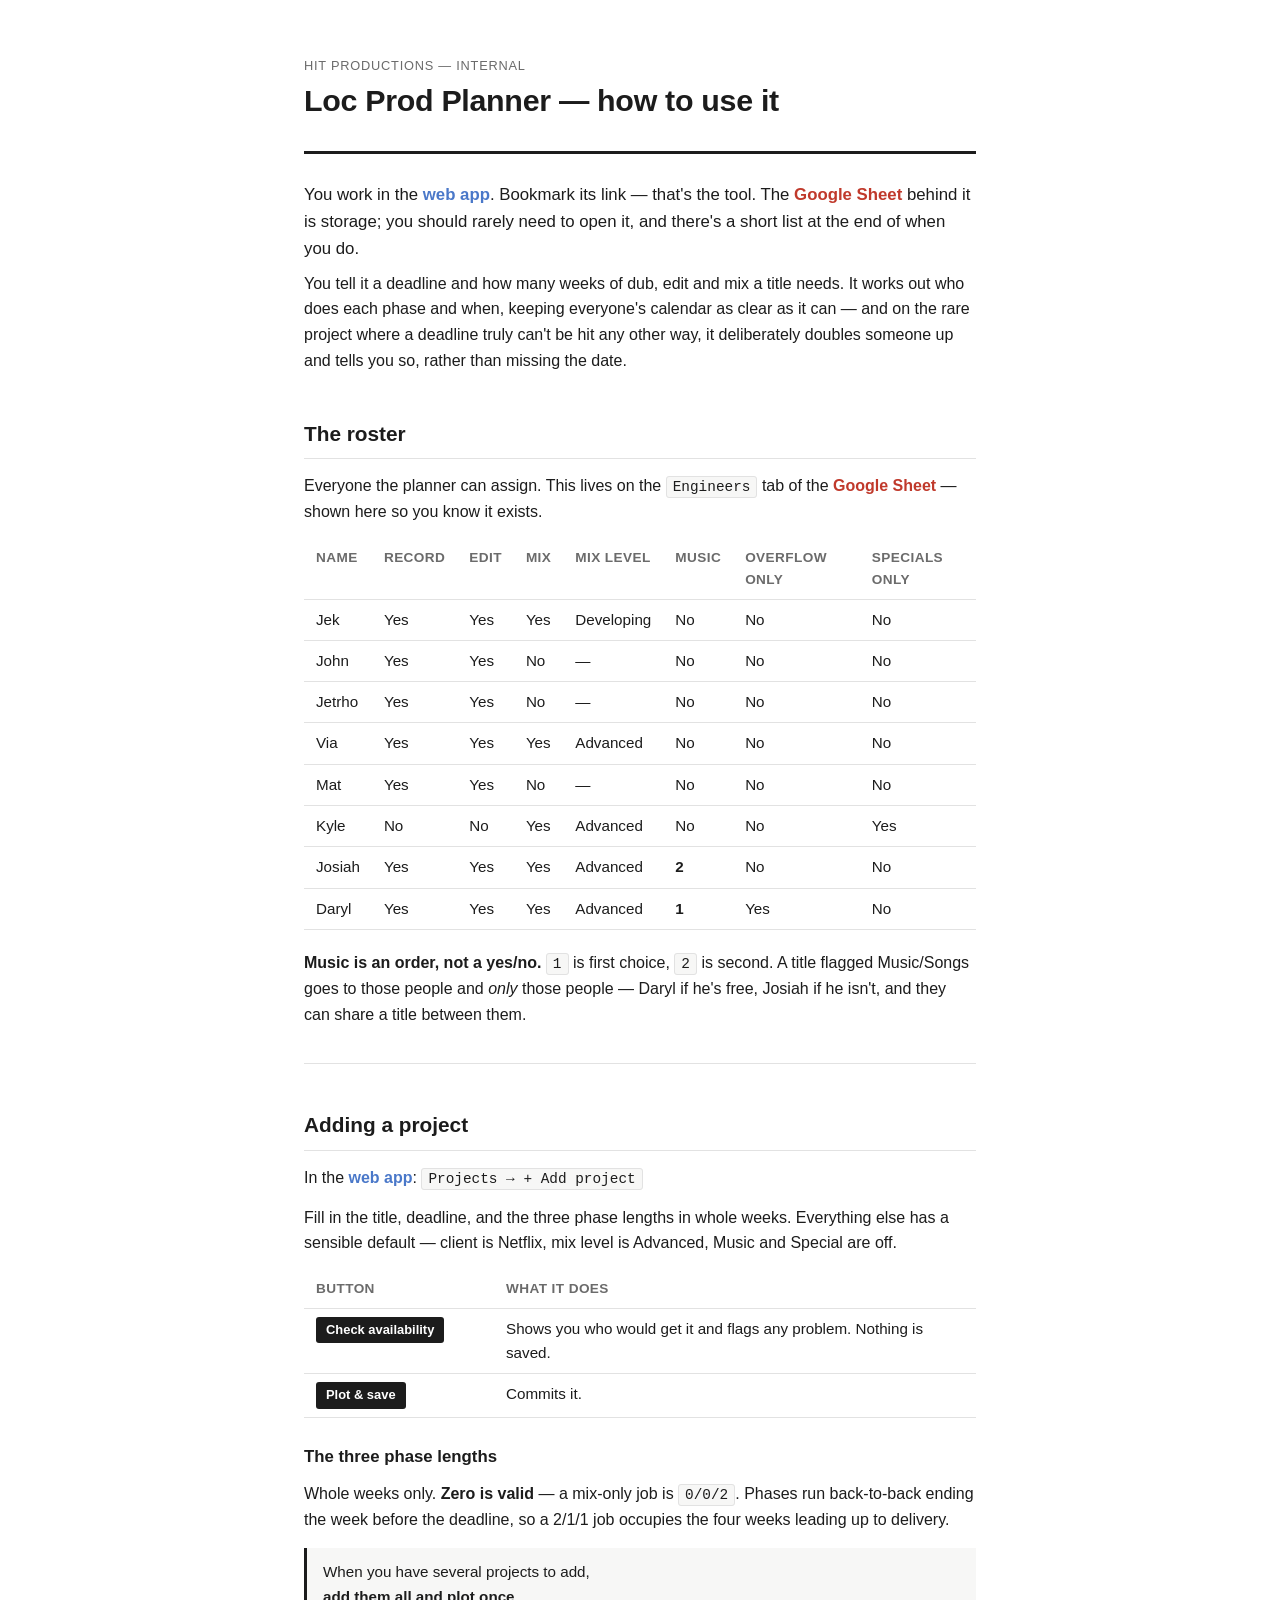
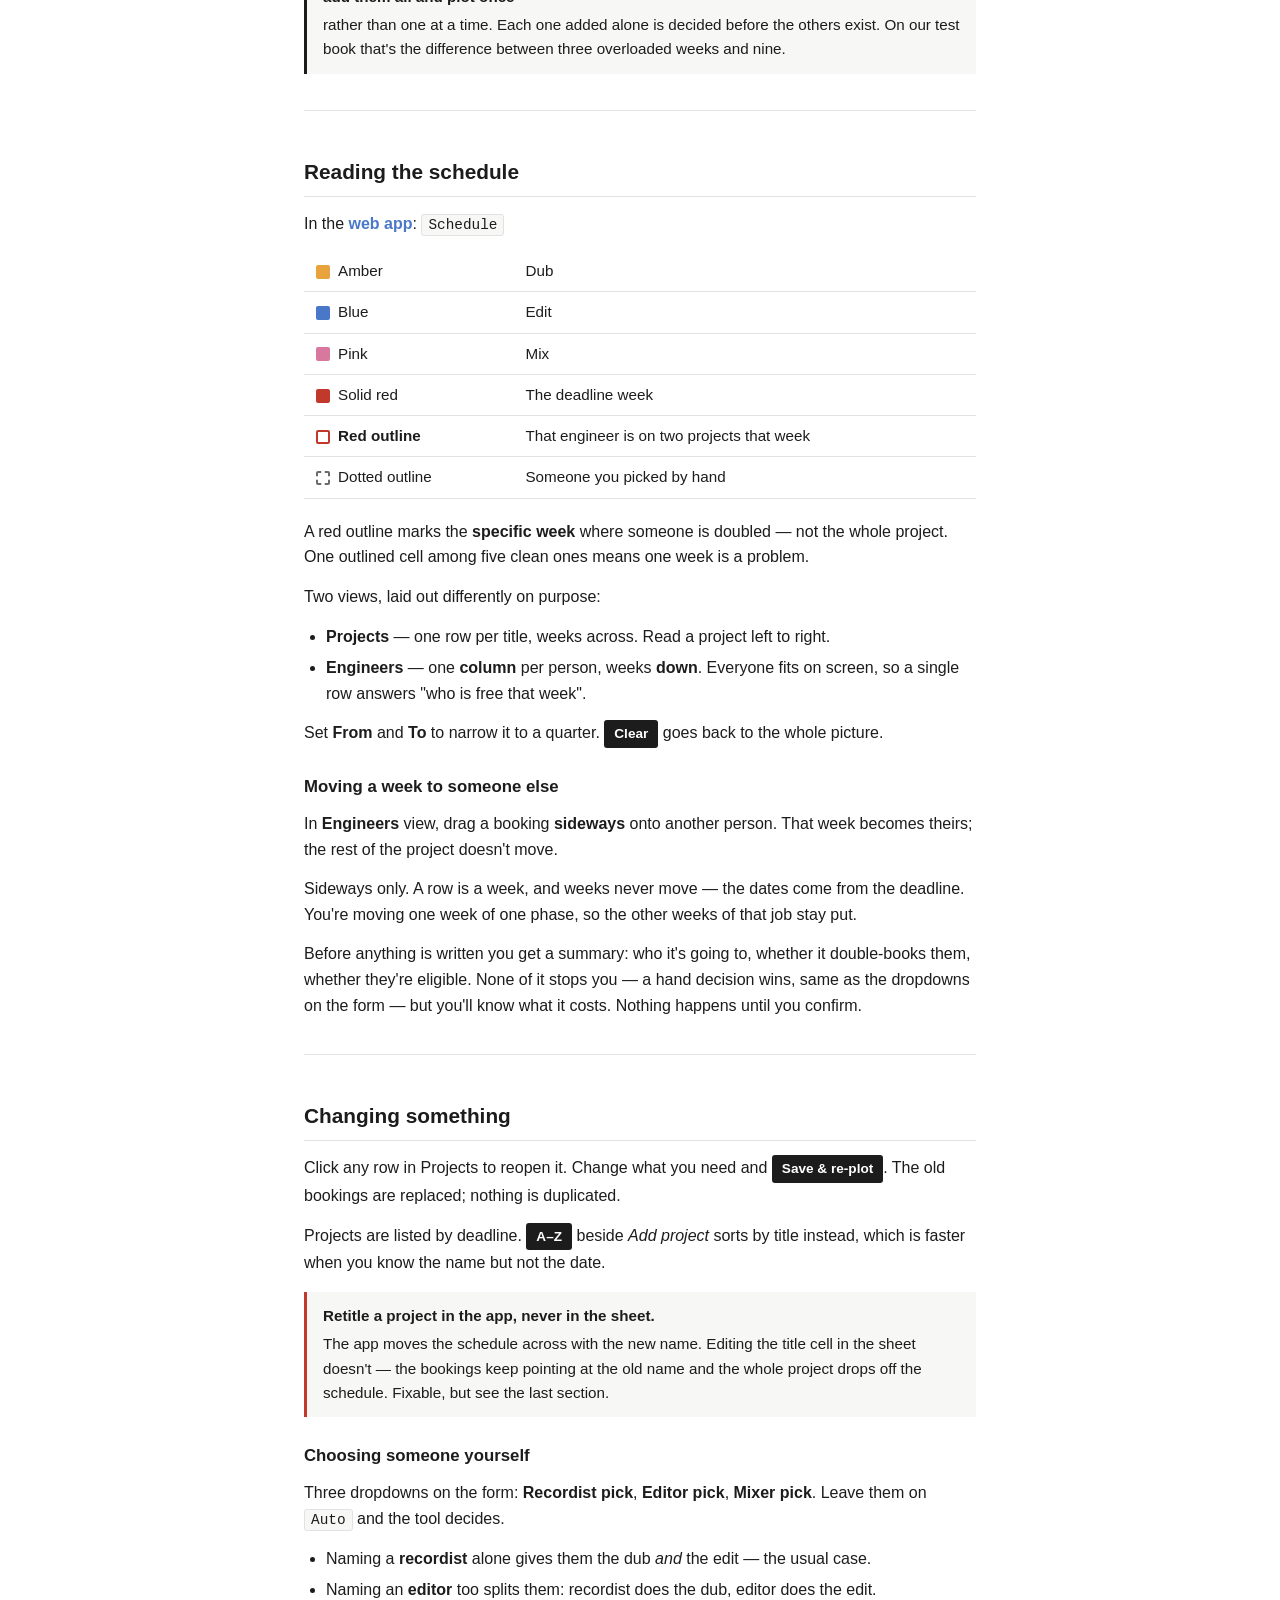
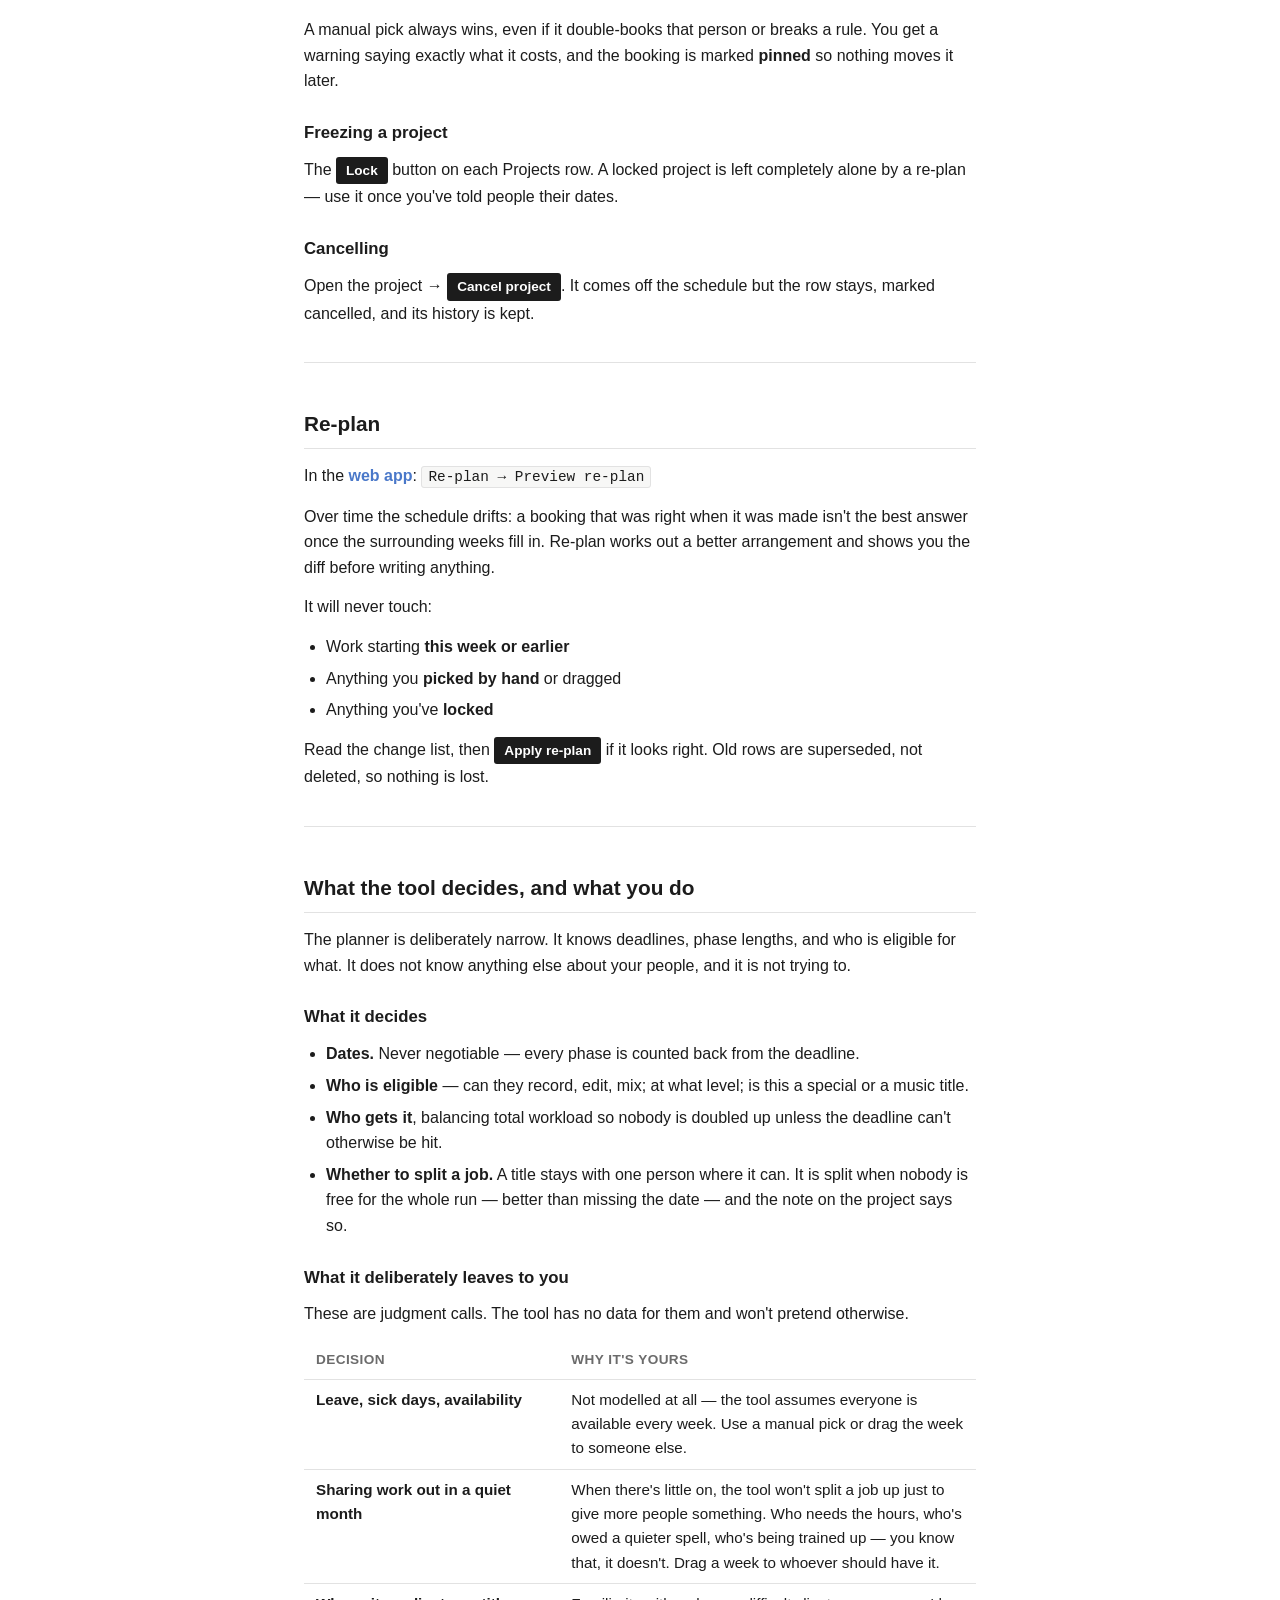
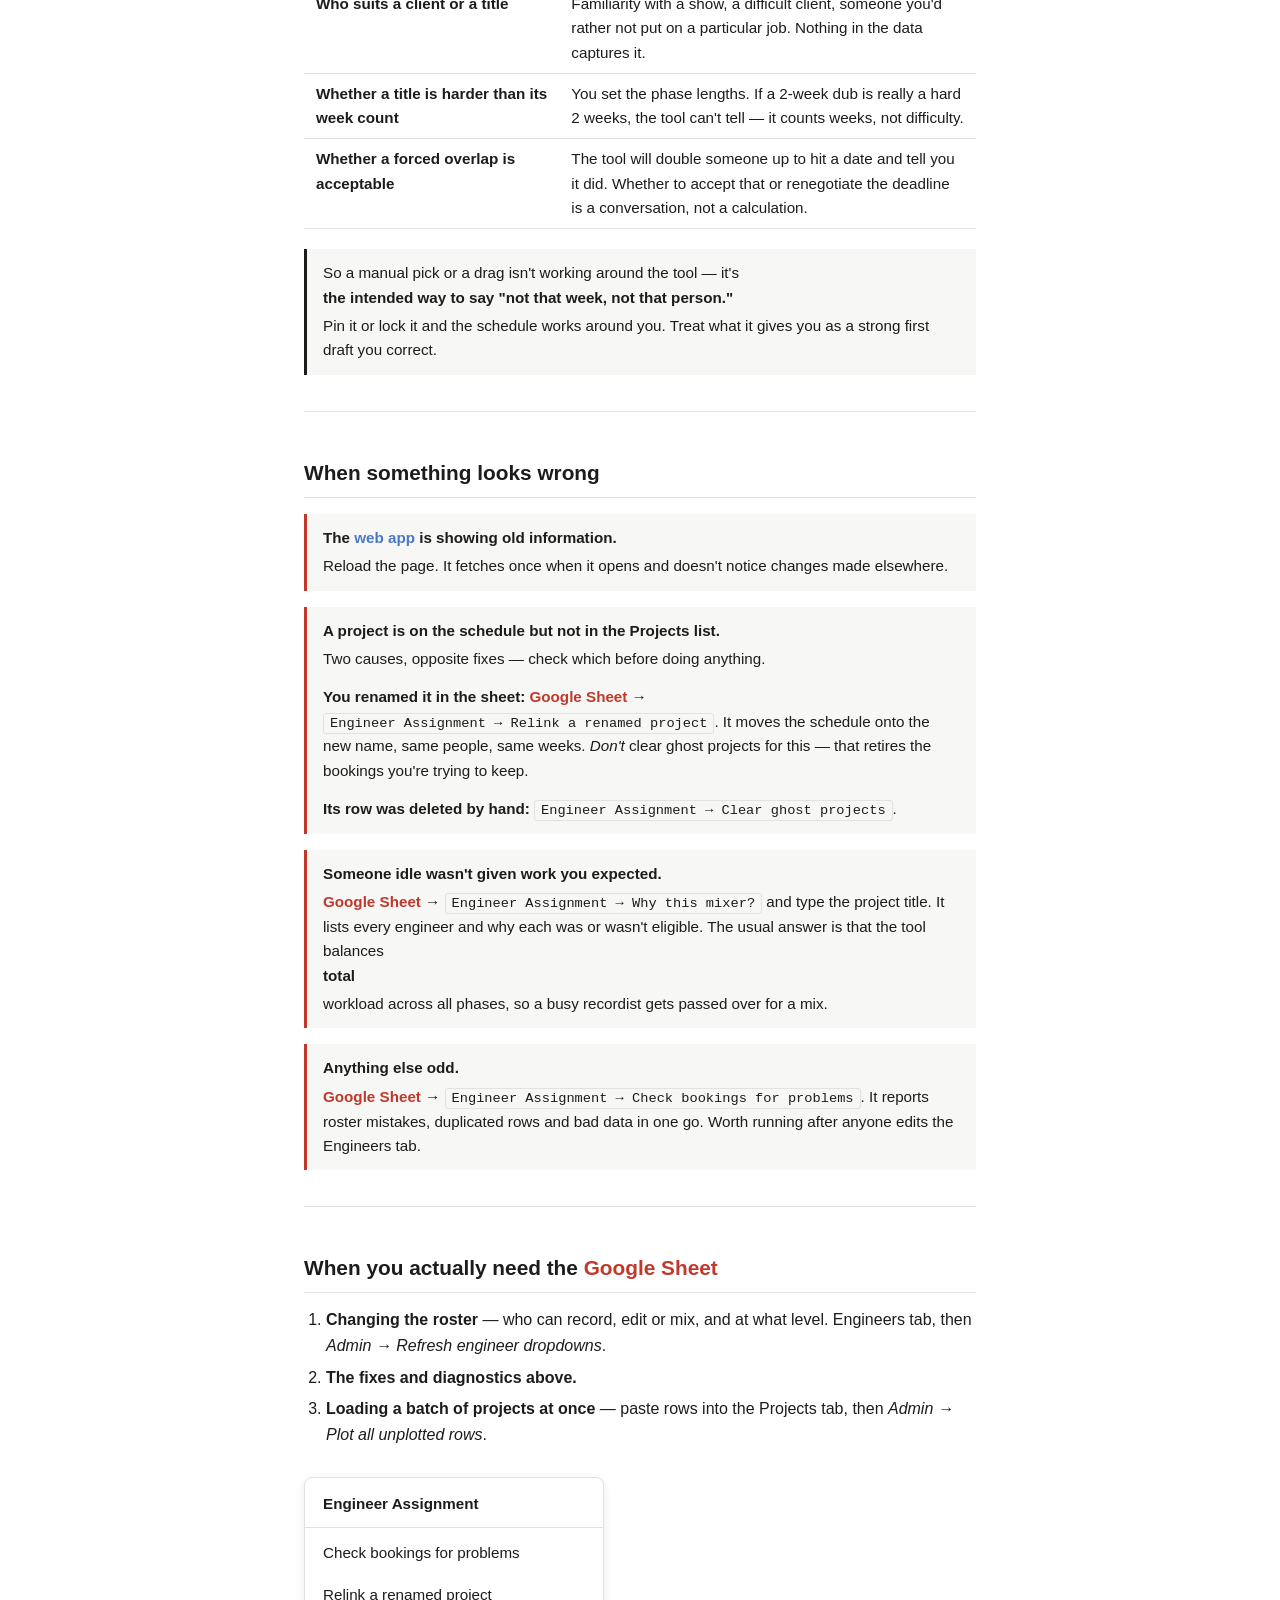
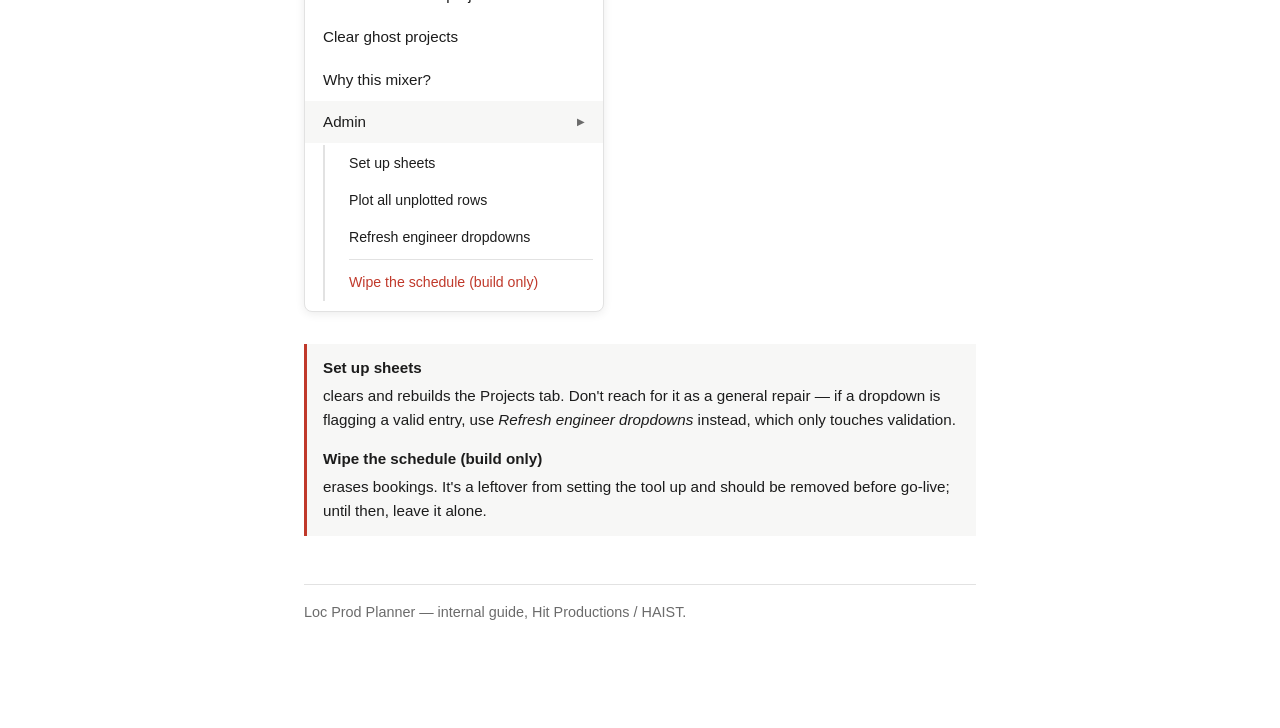
==== loc_prod_planner_howto.html @ 0ebc0b80 "Loc Prod Planner as deployed at v76 First commit of a tool that has been live and unversioned. This " ====
<!DOCTYPE html>
<html lang="en">
<head>
<meta charset="UTF-8">
<title>Loc Prod Planner — How to Use It</title>
<style>
  :root {
    --ink: #1c1c1c;
    --muted: #6b6b6b;
    --line: #e2e2e2;
    --panel: #f7f7f6;
    --accent: #c0392b;
    --amber: #e8a33d;
    --blue: #4a78c9;
    --pink: #d9789e;
  }
  * { box-sizing: border-box; }
  body {
    margin: 0;
    background: #fff;
    color: var(--ink);
    font-family: -apple-system, BlinkMacSystemFont, "Segoe UI", Helvetica, Arial, sans-serif;
    line-height: 1.6;
  }
  .page {
    max-width: 720px;
    margin: 0 auto;
    padding: 56px 24px 96px;
  }
  header.doc-header {
    border-bottom: 3px solid var(--ink);
    padding-bottom: 20px;
    margin-bottom: 8px;
  }
  header.doc-header h1 {
    margin: 0 0 6px;
    font-size: 1.9rem;
    letter-spacing: -0.01em;
  }
  .tag {
    font-size: 0.8rem;
    text-transform: uppercase;
    letter-spacing: 0.06em;
    color: var(--muted);
  }
  .lede {
    margin: 28px 0 8px;
    font-size: 1.05rem;
  }
  h2 {
    margin: 44px 0 14px;
    font-size: 1.3rem;
    padding-bottom: 8px;
    border-bottom: 1px solid var(--line);
  }
  h3 {
    margin: 26px 0 10px;
    font-size: 1.05rem;
  }
  p { margin: 0 0 14px; }
  ul, ol { margin: 0 0 14px; padding-left: 22px; }
  li { margin-bottom: 6px; }
  hr {
    border: none;
    border-top: 1px solid var(--line);
    margin: 36px 0;
  }
  code, .path {
    font-family: ui-monospace, SFMono-Regular, Menlo, Consolas, monospace;
    background: var(--panel);
    border: 1px solid var(--line);
    padding: 2px 6px;
    border-radius: 3px;
    font-size: 0.9em;
    white-space: nowrap;
  }
  .btn {
    display: inline-block;
    background: var(--ink);
    color: #fff;
    padding: 3px 10px;
    border-radius: 3px;
    font-size: 0.85em;
    font-weight: 600;
  }
  table {
    width: 100%;
    border-collapse: collapse;
    margin: 14px 0 20px;
    font-size: 0.95rem;
  }
  th, td {
    text-align: left;
    padding: 8px 12px;
    border-bottom: 1px solid var(--line);
    vertical-align: top;
  }
  th {
    color: var(--muted);
    font-weight: 600;
    font-size: 0.85rem;
    text-transform: uppercase;
    letter-spacing: 0.03em;
  }
  .swatch {
    display: inline-block;
    width: 14px;
    height: 14px;
    border-radius: 2px;
    margin-right: 8px;
    vertical-align: middle;
  }
  .sw-amber { background: var(--amber); }
  .sw-blue  { background: var(--blue); }
  .sw-pink  { background: var(--pink); }
  .sw-red   { background: var(--accent); }
  .sw-outline { background: #fff; border: 2px solid var(--accent); }
  .sw-dotted  { background: #fff; border: 2px dashed var(--muted); }
  .callout {
    background: var(--panel);
    border-left: 3px solid var(--ink);
    padding: 12px 16px;
    margin: 16px 0;
    font-size: 0.95rem;
  }
  .callout.warn { border-left-color: var(--accent); }
  .callout p:last-child { margin-bottom: 0; }
  .callout strong { display: block; margin-bottom: 4px; }
  .footnote {
    margin-top: 48px;
    padding-top: 16px;
    border-top: 1px solid var(--line);
    color: var(--muted);
    font-size: 0.9rem;
  }
  .menu-mock {
    display: inline-block;
    min-width: 300px;
    background: #fff;
    border: 1px solid var(--line);
    border-radius: 8px;
    box-shadow: 0 2px 10px rgba(0,0,0,0.08);
    padding: 6px 0;
    margin: 16px 0;
    font-size: 0.95rem;
  }
  .menu-mock-title {
    padding: 8px 18px 10px;
    font-weight: 600;
    border-bottom: 1px solid var(--line);
    margin-bottom: 4px;
  }
  .menu-mock-item { padding: 9px 18px; cursor: default; }
  .menu-mock-item.has-sub {
    display: flex;
    justify-content: space-between;
    align-items: center;
    background: var(--panel);
  }
  .menu-mock-item.has-sub::after {
    content: "▶";
    font-size: 0.65em;
    color: var(--muted);
  }
  .menu-mock-sub {
    margin: 2px 0 4px 18px;
    padding-left: 14px;
    border-left: 2px solid var(--line);
  }
  .menu-mock-sub .menu-mock-item { padding: 7px 10px; font-size: 0.93em; }
  .menu-mock-divider {
    border: none;
    border-top: 1px solid var(--line);
    margin: 4px 10px;
  }
  .menu-mock-item.destructive { color: var(--accent); }
  .term-app   { color: var(--blue);  font-weight: 700; }
  .term-sheet { color: var(--accent); font-weight: 700; }
</style>
</head>
<body>
<div class="page">

  <header class="doc-header">
    <div class="tag">Hit Productions — Internal</div>
    <h1>Loc Prod Planner — how to use it</h1>
  </header>

  <p class="lede">
    You work in the <span class="term-app">web app</span>. Bookmark its link — that's the tool.
    The <span class="term-sheet">Google Sheet</span> behind it is storage; you should rarely need
    to open it, and there's a short list at the end of when you do.
  </p>
  <p>
    You tell it a deadline and how many weeks of dub, edit and mix a title needs. It works out
    who does each phase and when, keeping everyone's calendar as clear as it can — and on the
    rare project where a deadline truly can't be hit any other way, it deliberately doubles
    someone up and tells you so, rather than missing the date.
  </p>

  <h2>The roster</h2>
  <p>
    Everyone the planner can assign. This lives on the <span class="path">Engineers</span> tab of
    the <span class="term-sheet">Google Sheet</span> — shown here so you know it exists.
  </p>
  <table>
    <tr>
      <th>Name</th><th>Record</th><th>Edit</th><th>Mix</th><th>Mix level</th>
      <th>Music</th><th>Overflow only</th><th>Specials only</th>
    </tr>
    <tr><td>Jek</td><td>Yes</td><td>Yes</td><td>Yes</td><td>Developing</td><td>No</td><td>No</td><td>No</td></tr>
    <tr><td>John</td><td>Yes</td><td>Yes</td><td>No</td><td>—</td><td>No</td><td>No</td><td>No</td></tr>
    <tr><td>Jetrho</td><td>Yes</td><td>Yes</td><td>No</td><td>—</td><td>No</td><td>No</td><td>No</td></tr>
    <tr><td>Via</td><td>Yes</td><td>Yes</td><td>Yes</td><td>Advanced</td><td>No</td><td>No</td><td>No</td></tr>
    <tr><td>Mat</td><td>Yes</td><td>Yes</td><td>No</td><td>—</td><td>No</td><td>No</td><td>No</td></tr>
    <tr><td>Kyle</td><td>No</td><td>No</td><td>Yes</td><td>Advanced</td><td>No</td><td>No</td><td>Yes</td></tr>
    <tr><td>Josiah</td><td>Yes</td><td>Yes</td><td>Yes</td><td>Advanced</td><td><strong>2</strong></td><td>No</td><td>No</td></tr>
    <tr><td>Daryl</td><td>Yes</td><td>Yes</td><td>Yes</td><td>Advanced</td><td><strong>1</strong></td><td>Yes</td><td>No</td></tr>
  </table>
  <p>
    <strong>Music is an order, not a yes/no.</strong> <code>1</code> is first choice, <code>2</code>
    is second. A title flagged Music/Songs goes to those people and <em>only</em> those people —
    Daryl if he's free, Josiah if he isn't, and they can share a title between them.
  </p>

  <hr>

  <h2>Adding a project</h2>
  <p>In the <span class="term-app">web app</span>: <span class="path">Projects → + Add project</span></p>
  <p>
    Fill in the title, deadline, and the three phase lengths in whole weeks. Everything else has a
    sensible default — client is Netflix, mix level is Advanced, Music and Special are off.
  </p>
  <table>
    <tr><th style="width:190px">Button</th><th>What it does</th></tr>
    <tr>
      <td><span class="btn">Check availability</span></td>
      <td>Shows you who would get it and flags any problem. Nothing is saved.</td>
    </tr>
    <tr>
      <td><span class="btn">Plot &amp; save</span></td>
      <td>Commits it.</td>
    </tr>
  </table>

  <h3>The three phase lengths</h3>
  <p>
    Whole weeks only. <strong>Zero is valid</strong> — a mix-only job is <code>0/0/2</code>.
    Phases run back-to-back ending the week before the deadline, so a 2/1/1 job occupies the four
    weeks leading up to delivery.
  </p>

  <div class="callout">
    <p>When you have several projects to add, <strong>add them all and plot once</strong> rather
    than one at a time. Each one added alone is decided before the others exist. On our test book
    that's the difference between three overloaded weeks and nine.</p>
  </div>

  <hr>

  <h2>Reading the schedule</h2>
  <p>In the <span class="term-app">web app</span>: <span class="path">Schedule</span></p>
  <table>
    <tr><td><span class="swatch sw-amber"></span>Amber</td><td>Dub</td></tr>
    <tr><td><span class="swatch sw-blue"></span>Blue</td><td>Edit</td></tr>
    <tr><td><span class="swatch sw-pink"></span>Pink</td><td>Mix</td></tr>
    <tr><td><span class="swatch sw-red"></span>Solid red</td><td>The deadline week</td></tr>
    <tr><td><span class="swatch sw-outline"></span><strong>Red outline</strong></td><td>That engineer is on two projects that week</td></tr>
    <tr><td><span class="swatch sw-dotted"></span>Dotted outline</td><td>Someone you picked by hand</td></tr>
  </table>
  <p>
    A red outline marks the <strong>specific week</strong> where someone is doubled — not the whole
    project. One outlined cell among five clean ones means one week is a problem.
  </p>
  <p>Two views, laid out differently on purpose:</p>
  <ul>
    <li><strong>Projects</strong> — one row per title, weeks across. Read a project left to right.</li>
    <li><strong>Engineers</strong> — one <strong>column</strong> per person, weeks <strong>down</strong>.
        Everyone fits on screen, so a single row answers "who is free that week".</li>
  </ul>
  <p>
    Set <strong>From</strong> and <strong>To</strong> to narrow it to a quarter.
    <span class="btn">Clear</span> goes back to the whole picture.
  </p>

  <h3>Moving a week to someone else</h3>
  <p>
    In <strong>Engineers</strong> view, drag a booking <strong>sideways</strong> onto another
    person. That week becomes theirs; the rest of the project doesn't move.
  </p>
  <p>
    Sideways only. A row is a week, and weeks never move — the dates come from the deadline.
    You're moving one week of one phase, so the other weeks of that job stay put.
  </p>
  <p>
    Before anything is written you get a summary: who it's going to, whether it double-books them,
    whether they're eligible. None of it stops you — a hand decision wins, same as the dropdowns on
    the form — but you'll know what it costs. Nothing happens until you confirm.
  </p>

  <hr>

  <h2>Changing something</h2>
  <p>
    Click any row in Projects to reopen it. Change what you need and
    <span class="btn">Save &amp; re-plot</span>. The old bookings are replaced; nothing is duplicated.
  </p>
  <p>
    Projects are listed by deadline. <span class="btn">A–Z</span> beside <em>Add project</em> sorts
    by title instead, which is faster when you know the name but not the date.
  </p>

  <div class="callout warn">
    <strong>Retitle a project in the app, never in the sheet.</strong>
    <p>The app moves the schedule across with the new name. Editing the title cell in the sheet
    doesn't — the bookings keep pointing at the old name and the whole project drops off the
    schedule. Fixable, but see the last section.</p>
  </div>

  <h3>Choosing someone yourself</h3>
  <p>
    Three dropdowns on the form: <strong>Recordist pick</strong>, <strong>Editor pick</strong>,
    <strong>Mixer pick</strong>. Leave them on <code>Auto</code> and the tool decides.
  </p>
  <ul>
    <li>Naming a <strong>recordist</strong> alone gives them the dub <em>and</em> the edit — the usual case.</li>
    <li>Naming an <strong>editor</strong> too splits them: recordist does the dub, editor does the edit.</li>
  </ul>
  <p>
    A manual pick always wins, even if it double-books that person or breaks a rule. You get a
    warning saying exactly what it costs, and the booking is marked <strong>pinned</strong> so
    nothing moves it later.
  </p>

  <h3>Freezing a project</h3>
  <p>
    The <span class="btn">Lock</span> button on each Projects row. A locked project is left
    completely alone by a re-plan — use it once you've told people their dates.
  </p>

  <h3>Cancelling</h3>
  <p>
    Open the project → <span class="btn">Cancel project</span>. It comes off the schedule but the
    row stays, marked cancelled, and its history is kept.
  </p>

  <hr>

  <h2>Re-plan</h2>
  <p>In the <span class="term-app">web app</span>: <span class="path">Re-plan → Preview re-plan</span></p>
  <p>
    Over time the schedule drifts: a booking that was right when it was made isn't the best answer
    once the surrounding weeks fill in. Re-plan works out a better arrangement and shows you the
    diff before writing anything.
  </p>
  <p>It will never touch:</p>
  <ul>
    <li>Work starting <strong>this week or earlier</strong></li>
    <li>Anything you <strong>picked by hand</strong> or dragged</li>
    <li>Anything you've <strong>locked</strong></li>
  </ul>
  <p>
    Read the change list, then <span class="btn">Apply re-plan</span> if it looks right. Old rows
    are superseded, not deleted, so nothing is lost.
  </p>

  <hr>

  <h2>What the tool decides, and what you do</h2>
  <p>
    The planner is deliberately narrow. It knows deadlines, phase lengths, and who is
    eligible for what. It does not know anything else about your people, and it is not
    trying to.
  </p>

  <h3>What it decides</h3>
  <ul>
    <li><strong>Dates.</strong> Never negotiable — every phase is counted back from the deadline.</li>
    <li><strong>Who is eligible</strong> — can they record, edit, mix; at what level; is this a
        special or a music title.</li>
    <li><strong>Who gets it</strong>, balancing total workload so nobody is doubled up unless
        the deadline can't otherwise be hit.</li>
    <li><strong>Whether to split a job.</strong> A title stays with one person where it can. It
        is split when nobody is free for the whole run — better than missing the date — and the
        note on the project says so.</li>
  </ul>

  <h3>What it deliberately leaves to you</h3>
  <p>These are judgment calls. The tool has no data for them and won't pretend otherwise.</p>
  <table>
    <tr><th style="width:38%">Decision</th><th>Why it's yours</th></tr>
    <tr>
      <td><strong>Leave, sick days, availability</strong></td>
      <td>Not modelled at all — the tool assumes everyone is available every week. Use a manual
          pick or drag the week to someone else.</td>
    </tr>
    <tr>
      <td><strong>Sharing work out in a quiet month</strong></td>
      <td>When there's little on, the tool won't split a job up just to give more people
          something. Who needs the hours, who's owed a quieter spell, who's being trained up —
          you know that, it doesn't. Drag a week to whoever should have it.</td>
    </tr>
    <tr>
      <td><strong>Who suits a client or a title</strong></td>
      <td>Familiarity with a show, a difficult client, someone you'd rather not put on a
          particular job. Nothing in the data captures it.</td>
    </tr>
    <tr>
      <td><strong>Whether a title is harder than its week count</strong></td>
      <td>You set the phase lengths. If a 2-week dub is really a hard 2 weeks, the tool can't
          tell — it counts weeks, not difficulty.</td>
    </tr>
    <tr>
      <td><strong>Whether a forced overlap is acceptable</strong></td>
      <td>The tool will double someone up to hit a date and tell you it did. Whether to accept
          that or renegotiate the deadline is a conversation, not a calculation.</td>
    </tr>
  </table>
  <div class="callout">
    <p>So a manual pick or a drag isn't working around the tool — it's <strong>the intended way
    to say "not that week, not that person."</strong> Pin it or lock it and the schedule works
    around you. Treat what it gives you as a strong first draft you correct.</p>
  </div>

  <hr>

  <h2>When something looks wrong</h2>

  <div class="callout warn">
    <strong>The <span class="term-app">web app</span> is showing old information.</strong>
    <p>Reload the page. It fetches once when it opens and doesn't notice changes made elsewhere.</p>
  </div>

  <div class="callout warn">
    <strong>A project is on the schedule but not in the Projects list.</strong>
    <p>Two causes, opposite fixes — check which before doing anything.</p>
    <p><strong style="display:inline">You renamed it in the sheet:</strong>
    <span class="term-sheet">Google Sheet</span> →
    <span class="path">Engineer Assignment → Relink a renamed project</span>. It moves the schedule
    onto the new name, same people, same weeks. <em>Don't</em> clear ghost projects for this — that
    retires the bookings you're trying to keep.</p>
    <p><strong style="display:inline">Its row was deleted by hand:</strong>
    <span class="path">Engineer Assignment → Clear ghost projects</span>.</p>
  </div>

  <div class="callout warn">
    <strong>Someone idle wasn't given work you expected.</strong>
    <p><span class="term-sheet">Google Sheet</span> →
    <span class="path">Engineer Assignment → Why this mixer?</span> and type the project title. It
    lists every engineer and why each was or wasn't eligible. The usual answer is that the tool
    balances <strong>total</strong> workload across all phases, so a busy recordist gets passed
    over for a mix.</p>
  </div>

  <div class="callout warn">
    <strong>Anything else odd.</strong>
    <p><span class="term-sheet">Google Sheet</span> →
    <span class="path">Engineer Assignment → Check bookings for problems</span>. It reports roster
    mistakes, duplicated rows and bad data in one go. Worth running after anyone edits the
    Engineers tab.</p>
  </div>

  <hr>

  <h2>When you actually need the <span class="term-sheet">Google Sheet</span></h2>
  <ol>
    <li><strong>Changing the roster</strong> — who can record, edit or mix, and at what level.
        Engineers tab, then <em>Admin → Refresh engineer dropdowns</em>.</li>
    <li><strong>The fixes and diagnostics above.</strong></li>
    <li><strong>Loading a batch of projects at once</strong> — paste rows into the Projects tab,
        then <em>Admin → Plot all unplotted rows</em>.</li>
  </ol>

  <div class="menu-mock">
    <div class="menu-mock-title">Engineer Assignment</div>
    <div class="menu-mock-item">Check bookings for problems</div>
    <div class="menu-mock-item">Relink a renamed project</div>
    <div class="menu-mock-item">Clear ghost projects</div>
    <div class="menu-mock-item">Why this mixer?</div>
    <div class="menu-mock-item has-sub">Admin</div>
    <div class="menu-mock-sub">
      <div class="menu-mock-item">Set up sheets</div>
      <div class="menu-mock-item">Plot all unplotted rows</div>
      <div class="menu-mock-item">Refresh engineer dropdowns</div>
      <hr class="menu-mock-divider">
      <div class="menu-mock-item destructive">Wipe the schedule (build only)</div>
    </div>
  </div>

  <div class="callout warn">
    <p><strong>Set up sheets</strong> clears and rebuilds the Projects tab. Don't reach for it as a
    general repair — if a dropdown is flagging a valid entry, use <em>Refresh engineer
    dropdowns</em> instead, which only touches validation.</p>
    <p><strong>Wipe the schedule (build only)</strong> erases bookings. It's a leftover from setting
    the tool up and should be removed before go-live; until then, leave it alone.</p>
  </div>

  <p class="footnote">Loc Prod Planner — internal guide, Hit Productions / HAIST.</p>

</div>
</body>
</html>
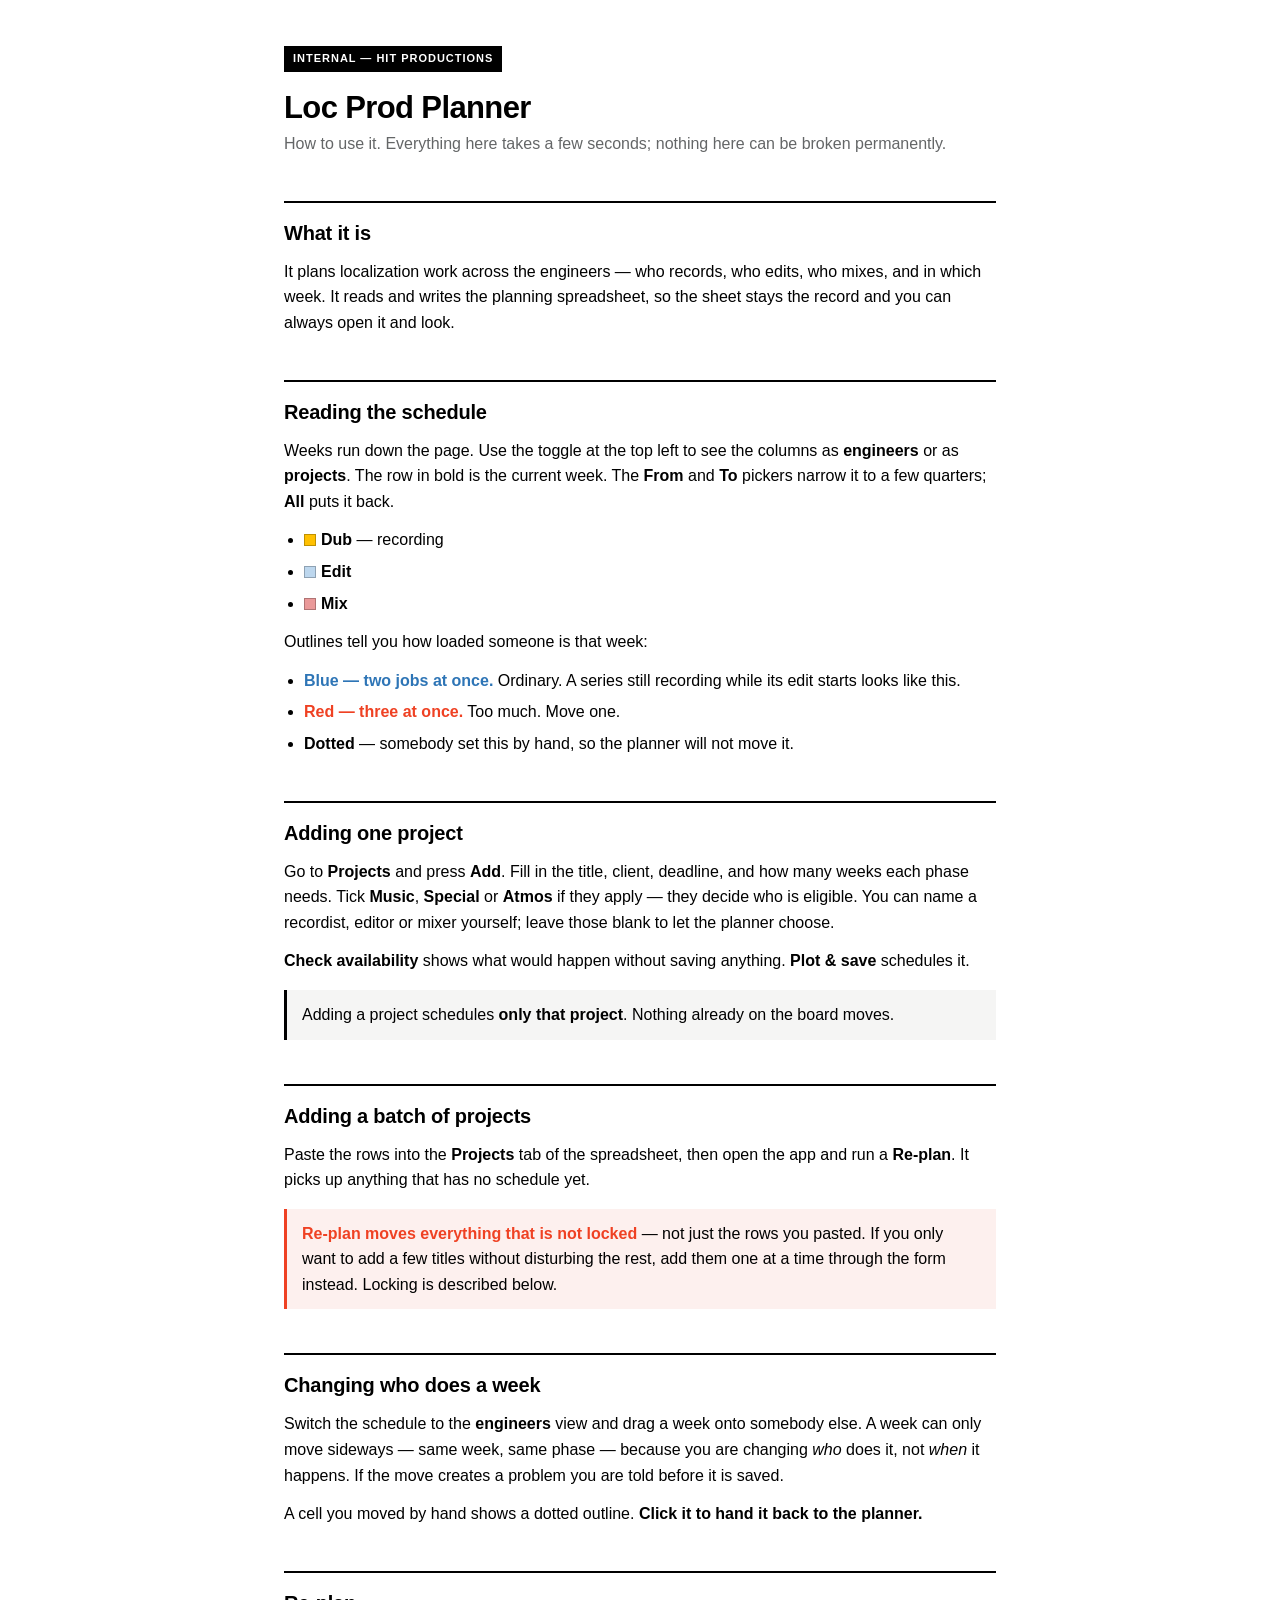
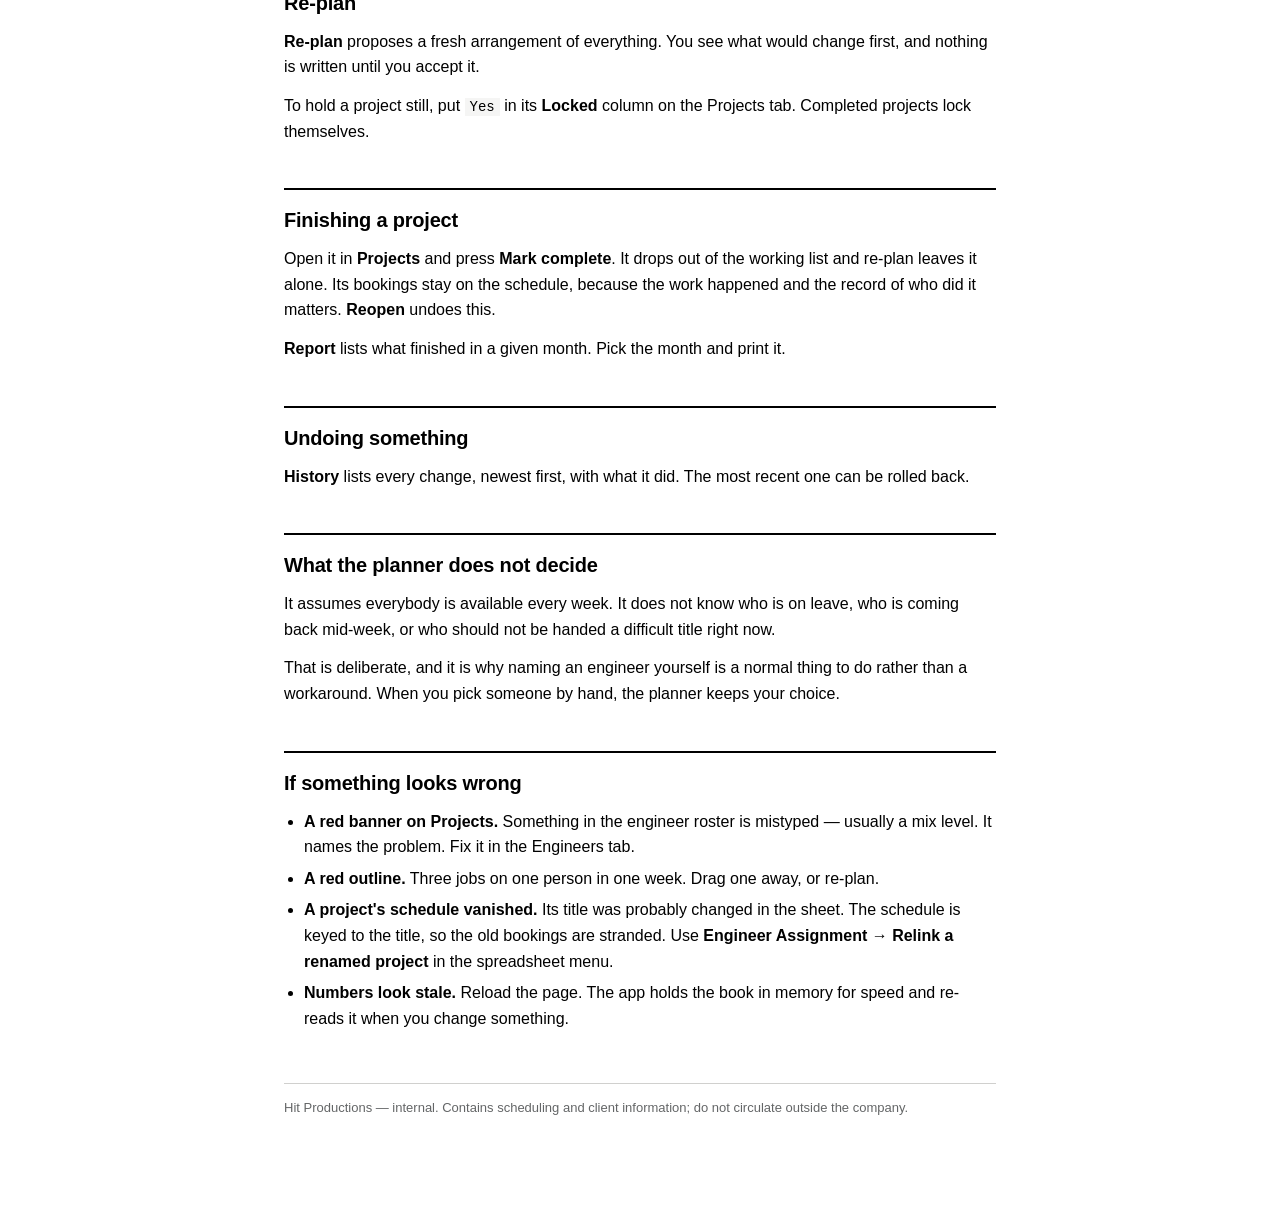
==== commit c844ecf9: "Rewrite the how-to from scratch for the new app The old one documented the Apps Script app, which no" ====
--- a/loc_prod_planner_howto.html
+++ b/loc_prod_planner_howto.html
@@ -1,501 +1,142 @@
-<!DOCTYPE html>
+<!doctype html>
 <html lang="en">
 <head>
-<meta charset="UTF-8">
-<title>Loc Prod Planner — How to Use It</title>
+<meta charset="utf-8">
+<meta name="viewport" content="width=device-width, initial-scale=1">
+<title>Loc Prod Planner — how to use it</title>
 <style>
-  :root {
-    --ink: #1c1c1c;
-    --muted: #6b6b6b;
-    --line: #e2e2e2;
-    --panel: #f7f7f6;
-    --accent: #c0392b;
-    --amber: #e8a33d;
-    --blue: #4a78c9;
-    --pink: #d9789e;
+  :root{
+    --black:#000; --red:#EF4123; --gray:#646667; --cool:#D0D0CE;
+    --bg:#fff; --soft:#F5F5F4;
+    --dub:#FFC000; --edit:#BDD7EE; --mix:#EA9999; --blue:#2E75B6;
+    --font:"Avenir Next","Avenir",-apple-system,BlinkMacSystemFont,"Helvetica Neue",sans-serif;
   }
-  * { box-sizing: border-box; }
-  body {
-    margin: 0;
-    background: #fff;
-    color: var(--ink);
-    font-family: -apple-system, BlinkMacSystemFont, "Segoe UI", Helvetica, Arial, sans-serif;
-    line-height: 1.6;
+  *{box-sizing:border-box;border-radius:0}
+  body{margin:0;background:var(--bg);color:var(--black);font-family:var(--font);
+    font-size:16px;line-height:1.6;-webkit-font-smoothing:antialiased}
+  .wrap{max-width:760px;margin:0 auto;padding:44px 24px 90px}
+  .tag{display:inline-block;background:var(--black);color:#fff;font-size:11px;font-weight:700;
+    text-transform:uppercase;letter-spacing:.09em;padding:4px 9px;margin-bottom:18px}
+  h1{font-size:31px;line-height:1.15;letter-spacing:-.02em;margin:0 0 6px}
+  .sub{color:var(--gray);margin:0 0 34px}
+  h2{font-size:20px;letter-spacing:-.01em;margin:44px 0 10px;
+    padding-top:14px;border-top:2px solid var(--black)}
+  p{margin:0 0 13px}
+  ul{margin:0 0 13px;padding-left:20px}
+  li{margin-bottom:6px}
+  b{font-weight:700}
+  .sw{display:inline-block;width:12px;height:12px;vertical-align:-1px;margin-right:5px;
+    border:1px solid rgba(0,0,0,.25)}
+  .note{border-left:3px solid var(--black);background:var(--soft);padding:12px 15px;margin:16px 0}
+  .warn{border-left:3px solid var(--red);background:#FDF0EE;padding:12px 15px;margin:16px 0}
+  .warn b{color:var(--red)}
+  code{background:var(--soft);padding:1px 5px;font-size:14px;
+    font-family:"SF Mono",Menlo,Consolas,monospace}
+  .foot{margin-top:52px;padding-top:14px;border-top:1px solid var(--cool);
+    color:var(--gray);font-size:13px}
+  @media print{
+    body{font-size:11.5pt} .wrap{padding:0;max-width:none}
+    h2{page-break-after:avoid} .note,.warn{page-break-inside:avoid}
   }
-  .page {
-    max-width: 720px;
-    margin: 0 auto;
-    padding: 56px 24px 96px;
-  }
-  header.doc-header {
-    border-bottom: 3px solid var(--ink);
-    padding-bottom: 20px;
-    margin-bottom: 8px;
-  }
-  header.doc-header h1 {
-    margin: 0 0 6px;
-    font-size: 1.9rem;
-    letter-spacing: -0.01em;
-  }
-  .tag {
-    font-size: 0.8rem;
-    text-transform: uppercase;
-    letter-spacing: 0.06em;
-    color: var(--muted);
-  }
-  .lede {
-    margin: 28px 0 8px;
-    font-size: 1.05rem;
-  }
-  h2 {
-    margin: 44px 0 14px;
-    font-size: 1.3rem;
-    padding-bottom: 8px;
-    border-bottom: 1px solid var(--line);
-  }
-  h3 {
-    margin: 26px 0 10px;
-    font-size: 1.05rem;
-  }
-  p { margin: 0 0 14px; }
-  ul, ol { margin: 0 0 14px; padding-left: 22px; }
-  li { margin-bottom: 6px; }
-  hr {
-    border: none;
-    border-top: 1px solid var(--line);
-    margin: 36px 0;
-  }
-  code, .path {
-    font-family: ui-monospace, SFMono-Regular, Menlo, Consolas, monospace;
-    background: var(--panel);
-    border: 1px solid var(--line);
-    padding: 2px 6px;
-    border-radius: 3px;
-    font-size: 0.9em;
-    white-space: nowrap;
-  }
-  .btn {
-    display: inline-block;
-    background: var(--ink);
-    color: #fff;
-    padding: 3px 10px;
-    border-radius: 3px;
-    font-size: 0.85em;
-    font-weight: 600;
-  }
-  table {
-    width: 100%;
-    border-collapse: collapse;
-    margin: 14px 0 20px;
-    font-size: 0.95rem;
-  }
-  th, td {
-    text-align: left;
-    padding: 8px 12px;
-    border-bottom: 1px solid var(--line);
-    vertical-align: top;
-  }
-  th {
-    color: var(--muted);
-    font-weight: 600;
-    font-size: 0.85rem;
-    text-transform: uppercase;
-    letter-spacing: 0.03em;
-  }
-  .swatch {
-    display: inline-block;
-    width: 14px;
-    height: 14px;
-    border-radius: 2px;
-    margin-right: 8px;
-    vertical-align: middle;
-  }
-  .sw-amber { background: var(--amber); }
-  .sw-blue  { background: var(--blue); }
-  .sw-pink  { background: var(--pink); }
-  .sw-red   { background: var(--accent); }
-  .sw-outline { background: #fff; border: 2px solid var(--accent); }
-  .sw-dotted  { background: #fff; border: 2px dashed var(--muted); }
-  .callout {
-    background: var(--panel);
-    border-left: 3px solid var(--ink);
-    padding: 12px 16px;
-    margin: 16px 0;
-    font-size: 0.95rem;
-  }
-  .callout.warn { border-left-color: var(--accent); }
-  .callout p:last-child { margin-bottom: 0; }
-  .callout strong { display: block; margin-bottom: 4px; }
-  .footnote {
-    margin-top: 48px;
-    padding-top: 16px;
-    border-top: 1px solid var(--line);
-    color: var(--muted);
-    font-size: 0.9rem;
-  }
-  .menu-mock {
-    display: inline-block;
-    min-width: 300px;
-    background: #fff;
-    border: 1px solid var(--line);
-    border-radius: 8px;
-    box-shadow: 0 2px 10px rgba(0,0,0,0.08);
-    padding: 6px 0;
-    margin: 16px 0;
-    font-size: 0.95rem;
-  }
-  .menu-mock-title {
-    padding: 8px 18px 10px;
-    font-weight: 600;
-    border-bottom: 1px solid var(--line);
-    margin-bottom: 4px;
-  }
-  .menu-mock-item { padding: 9px 18px; cursor: default; }
-  .menu-mock-item.has-sub {
-    display: flex;
-    justify-content: space-between;
-    align-items: center;
-    background: var(--panel);
-  }
-  .menu-mock-item.has-sub::after {
-    content: "▶";
-    font-size: 0.65em;
-    color: var(--muted);
-  }
-  .menu-mock-sub {
-    margin: 2px 0 4px 18px;
-    padding-left: 14px;
-    border-left: 2px solid var(--line);
-  }
-  .menu-mock-sub .menu-mock-item { padding: 7px 10px; font-size: 0.93em; }
-  .menu-mock-divider {
-    border: none;
-    border-top: 1px solid var(--line);
-    margin: 4px 10px;
-  }
-  .menu-mock-item.destructive { color: var(--accent); }
-  .term-app   { color: var(--blue);  font-weight: 700; }
-  .term-sheet { color: var(--accent); font-weight: 700; }
 </style>
 </head>
 <body>
-<div class="page">
+<div class="wrap">
 
-  <header class="doc-header">
-    <div class="tag">Hit Productions — Internal</div>
-    <h1>Loc Prod Planner — how to use it</h1>
-  </header>
+<div class="tag">Internal — Hit Productions</div>
+<h1>Loc Prod Planner</h1>
+<p class="sub">How to use it. Everything here takes a few seconds; nothing here can be
+broken permanently.</p>
 
-  <p class="lede">
-    You work in the <span class="term-app">web app</span>. Bookmark its link — that's the tool.
-    The <span class="term-sheet">Google Sheet</span> behind it is storage; you should rarely need
-    to open it, and there's a short list at the end of when you do.
-  </p>
-  <p>
-    You tell it a deadline and how many weeks of dub, edit and mix a title needs. It works out
-    who does each phase and when, keeping everyone's calendar as clear as it can — and on the
-    rare project where a deadline truly can't be hit any other way, it deliberately doubles
-    someone up and tells you so, rather than missing the date.
-  </p>
+<h2>What it is</h2>
+<p>It plans localization work across the engineers — who records, who edits, who mixes,
+and in which week. It reads and writes the planning spreadsheet, so the sheet stays the
+record and you can always open it and look.</p>
 
-  <h2>The roster</h2>
-  <p>
-    Everyone the planner can assign. This lives on the <span class="path">Engineers</span> tab of
-    the <span class="term-sheet">Google Sheet</span> — shown here so you know it exists.
-  </p>
-  <table>
-    <tr>
-      <th>Name</th><th>Record</th><th>Edit</th><th>Mix</th><th>Mix level</th>
-      <th>Music</th><th>Overflow only</th><th>Specials only</th>
-    </tr>
-    <tr><td>Jek</td><td>Yes</td><td>Yes</td><td>Yes</td><td>Developing</td><td>No</td><td>No</td><td>No</td></tr>
-    <tr><td>John</td><td>Yes</td><td>Yes</td><td>No</td><td>—</td><td>No</td><td>No</td><td>No</td></tr>
-    <tr><td>Jetrho</td><td>Yes</td><td>Yes</td><td>No</td><td>—</td><td>No</td><td>No</td><td>No</td></tr>
-    <tr><td>Via</td><td>Yes</td><td>Yes</td><td>Yes</td><td>Advanced</td><td>No</td><td>No</td><td>No</td></tr>
-    <tr><td>Mat</td><td>Yes</td><td>Yes</td><td>No</td><td>—</td><td>No</td><td>No</td><td>No</td></tr>
-    <tr><td>Kyle</td><td>No</td><td>No</td><td>Yes</td><td>Advanced</td><td>No</td><td>No</td><td>Yes</td></tr>
-    <tr><td>Josiah</td><td>Yes</td><td>Yes</td><td>Yes</td><td>Advanced</td><td><strong>2</strong></td><td>No</td><td>No</td></tr>
-    <tr><td>Daryl</td><td>Yes</td><td>Yes</td><td>Yes</td><td>Advanced</td><td><strong>1</strong></td><td>Yes</td><td>No</td></tr>
-  </table>
-  <p>
-    <strong>Music is an order, not a yes/no.</strong> <code>1</code> is first choice, <code>2</code>
-    is second. A title flagged Music/Songs goes to those people and <em>only</em> those people —
-    Daryl if he's free, Josiah if he isn't, and they can share a title between them.
-  </p>
+<h2>Reading the schedule</h2>
+<p>Weeks run down the page. Use the toggle at the top left to see the columns as
+<b>engineers</b> or as <b>projects</b>. The row in bold is the current week. The
+<b>From</b> and <b>To</b> pickers narrow it to a few quarters; <b>All</b> puts it back.</p>
+<ul>
+  <li><span class="sw" style="background:var(--dub)"></span><b>Dub</b> — recording</li>
+  <li><span class="sw" style="background:var(--edit)"></span><b>Edit</b></li>
+  <li><span class="sw" style="background:var(--mix)"></span><b>Mix</b></li>
+</ul>
+<p>Outlines tell you how loaded someone is that week:</p>
+<ul>
+  <li><b style="color:var(--blue)">Blue — two jobs at once.</b> Ordinary. A series still
+      recording while its edit starts looks like this.</li>
+  <li><b style="color:var(--red)">Red — three at once.</b> Too much. Move one.</li>
+  <li><b>Dotted</b> — somebody set this by hand, so the planner will not move it.</li>
+</ul>
 
-  <hr>
+<h2>Adding one project</h2>
+<p>Go to <b>Projects</b> and press <b>Add</b>. Fill in the title, client, deadline, and how
+many weeks each phase needs. Tick <b>Music</b>, <b>Special</b> or <b>Atmos</b> if they
+apply — they decide who is eligible. You can name a recordist, editor or mixer yourself;
+leave those blank to let the planner choose.</p>
+<p><b>Check availability</b> shows what would happen without saving anything.
+<b>Plot &amp; save</b> schedules it.</p>
+<div class="note">
+  Adding a project schedules <b>only that project</b>. Nothing already on the board moves.
+</div>
 
-  <h2>Adding a project</h2>
-  <p>In the <span class="term-app">web app</span>: <span class="path">Projects → + Add project</span></p>
-  <p>
-    Fill in the title, deadline, and the three phase lengths in whole weeks. Everything else has a
-    sensible default — client is Netflix, mix level is Advanced, Music and Special are off.
-  </p>
-  <table>
-    <tr><th style="width:190px">Button</th><th>What it does</th></tr>
-    <tr>
-      <td><span class="btn">Check availability</span></td>
-      <td>Shows you who would get it and flags any problem. Nothing is saved.</td>
-    </tr>
-    <tr>
-      <td><span class="btn">Plot &amp; save</span></td>
-      <td>Commits it.</td>
-    </tr>
-  </table>
+<h2>Adding a batch of projects</h2>
+<p>Paste the rows into the <b>Projects</b> tab of the spreadsheet, then open the app and
+run a <b>Re-plan</b>. It picks up anything that has no schedule yet.</p>
+<div class="warn">
+  <b>Re-plan moves everything that is not locked</b> — not just the rows you pasted. If
+  you only want to add a few titles without disturbing the rest, add them one at a time
+  through the form instead. Locking is described below.
+</div>
 
-  <h3>The three phase lengths</h3>
-  <p>
-    Whole weeks only. <strong>Zero is valid</strong> — a mix-only job is <code>0/0/2</code>.
-    Phases run back-to-back ending the week before the deadline, so a 2/1/1 job occupies the four
-    weeks leading up to delivery.
-  </p>
+<h2>Changing who does a week</h2>
+<p>Switch the schedule to the <b>engineers</b> view and drag a week onto somebody else.
+A week can only move sideways — same week, same phase — because you are changing
+<em>who</em> does it, not <em>when</em> it happens. If the move creates a problem you are
+told before it is saved.</p>
+<p>A cell you moved by hand shows a dotted outline. <b>Click it to hand it back to the
+planner.</b></p>
 
-  <div class="callout">
-    <p>When you have several projects to add, <strong>add them all and plot once</strong> rather
-    than one at a time. Each one added alone is decided before the others exist. On our test book
-    that's the difference between three overloaded weeks and nine.</p>
-  </div>
+<h2>Re-plan</h2>
+<p><b>Re-plan</b> proposes a fresh arrangement of everything. You see what would change
+first, and nothing is written until you accept it.</p>
+<p>To hold a project still, put <code>Yes</code> in its <b>Locked</b> column on the Projects
+tab. Completed projects lock themselves.</p>
 
-  <hr>
+<h2>Finishing a project</h2>
+<p>Open it in <b>Projects</b> and press <b>Mark complete</b>. It drops out of the working
+list and re-plan leaves it alone. Its bookings stay on the schedule, because the work
+happened and the record of who did it matters. <b>Reopen</b> undoes this.</p>
+<p><b>Report</b> lists what finished in a given month. Pick the month and print it.</p>
 
-  <h2>Reading the schedule</h2>
-  <p>In the <span class="term-app">web app</span>: <span class="path">Schedule</span></p>
-  <table>
-    <tr><td><span class="swatch sw-amber"></span>Amber</td><td>Dub</td></tr>
-    <tr><td><span class="swatch sw-blue"></span>Blue</td><td>Edit</td></tr>
-    <tr><td><span class="swatch sw-pink"></span>Pink</td><td>Mix</td></tr>
-    <tr><td><span class="swatch sw-red"></span>Solid red</td><td>The deadline week</td></tr>
-    <tr><td><span class="swatch sw-outline"></span><strong>Red outline</strong></td><td>That engineer is on two projects that week</td></tr>
-    <tr><td><span class="swatch sw-dotted"></span>Dotted outline</td><td>Someone you picked by hand</td></tr>
-  </table>
-  <p>
-    A red outline marks the <strong>specific week</strong> where someone is doubled — not the whole
-    project. One outlined cell among five clean ones means one week is a problem.
-  </p>
-  <p>Two views, laid out differently on purpose:</p>
-  <ul>
-    <li><strong>Projects</strong> — one row per title, weeks across. Read a project left to right.</li>
-    <li><strong>Engineers</strong> — one <strong>column</strong> per person, weeks <strong>down</strong>.
-        Everyone fits on screen, so a single row answers "who is free that week".</li>
-  </ul>
-  <p>
-    Set <strong>From</strong> and <strong>To</strong> to narrow it to a quarter.
-    <span class="btn">Clear</span> goes back to the whole picture.
-  </p>
+<h2>Undoing something</h2>
+<p><b>History</b> lists every change, newest first, with what it did. The most recent one
+can be rolled back.</p>
 
-  <h3>Moving a week to someone else</h3>
-  <p>
-    In <strong>Engineers</strong> view, drag a booking <strong>sideways</strong> onto another
-    person. That week becomes theirs; the rest of the project doesn't move.
-  </p>
-  <p>
-    Sideways only. A row is a week, and weeks never move — the dates come from the deadline.
-    You're moving one week of one phase, so the other weeks of that job stay put.
-  </p>
-  <p>
-    Before anything is written you get a summary: who it's going to, whether it double-books them,
-    whether they're eligible. None of it stops you — a hand decision wins, same as the dropdowns on
-    the form — but you'll know what it costs. Nothing happens until you confirm.
-  </p>
+<h2>What the planner does not decide</h2>
+<p>It assumes everybody is available every week. It does not know who is on leave, who is
+coming back mid-week, or who should not be handed a difficult title right now.</p>
+<p>That is deliberate, and it is why naming an engineer yourself is a normal thing to do
+rather than a workaround. When you pick someone by hand, the planner keeps your choice.</p>
 
-  <hr>
+<h2>If something looks wrong</h2>
+<ul>
+  <li><b>A red banner on Projects.</b> Something in the engineer roster is mistyped —
+      usually a mix level. It names the problem. Fix it in the Engineers tab.</li>
+  <li><b>A red outline.</b> Three jobs on one person in one week. Drag one away, or
+      re-plan.</li>
+  <li><b>A project's schedule vanished.</b> Its title was probably changed in the sheet.
+      The schedule is keyed to the title, so the old bookings are stranded. Use
+      <b>Engineer Assignment → Relink a renamed project</b> in the spreadsheet menu.</li>
+  <li><b>Numbers look stale.</b> Reload the page. The app holds the book in memory for
+      speed and re-reads it when you change something.</li>
+</ul>
 
-  <h2>Changing something</h2>
-  <p>
-    Click any row in Projects to reopen it. Change what you need and
-    <span class="btn">Save &amp; re-plot</span>. The old bookings are replaced; nothing is duplicated.
-  </p>
-  <p>
-    Projects are listed by deadline. <span class="btn">A–Z</span> beside <em>Add project</em> sorts
-    by title instead, which is faster when you know the name but not the date.
-  </p>
-
-  <div class="callout warn">
-    <strong>Retitle a project in the app, never in the sheet.</strong>
-    <p>The app moves the schedule across with the new name. Editing the title cell in the sheet
-    doesn't — the bookings keep pointing at the old name and the whole project drops off the
-    schedule. Fixable, but see the last section.</p>
-  </div>
-
-  <h3>Choosing someone yourself</h3>
-  <p>
-    Three dropdowns on the form: <strong>Recordist pick</strong>, <strong>Editor pick</strong>,
-    <strong>Mixer pick</strong>. Leave them on <code>Auto</code> and the tool decides.
-  </p>
-  <ul>
-    <li>Naming a <strong>recordist</strong> alone gives them the dub <em>and</em> the edit — the usual case.</li>
-    <li>Naming an <strong>editor</strong> too splits them: recordist does the dub, editor does the edit.</li>
-  </ul>
-  <p>
-    A manual pick always wins, even if it double-books that person or breaks a rule. You get a
-    warning saying exactly what it costs, and the booking is marked <strong>pinned</strong> so
-    nothing moves it later.
-  </p>
-
-  <h3>Freezing a project</h3>
-  <p>
-    The <span class="btn">Lock</span> button on each Projects row. A locked project is left
-    completely alone by a re-plan — use it once you've told people their dates.
-  </p>
-
-  <h3>Cancelling</h3>
-  <p>
-    Open the project → <span class="btn">Cancel project</span>. It comes off the schedule but the
-    row stays, marked cancelled, and its history is kept.
-  </p>
-
-  <hr>
-
-  <h2>Re-plan</h2>
-  <p>In the <span class="term-app">web app</span>: <span class="path">Re-plan → Preview re-plan</span></p>
-  <p>
-    Over time the schedule drifts: a booking that was right when it was made isn't the best answer
-    once the surrounding weeks fill in. Re-plan works out a better arrangement and shows you the
-    diff before writing anything.
-  </p>
-  <p>It will never touch:</p>
-  <ul>
-    <li>Work starting <strong>this week or earlier</strong></li>
-    <li>Anything you <strong>picked by hand</strong> or dragged</li>
-    <li>Anything you've <strong>locked</strong></li>
-  </ul>
-  <p>
-    Read the change list, then <span class="btn">Apply re-plan</span> if it looks right. Old rows
-    are superseded, not deleted, so nothing is lost.
-  </p>
-
-  <hr>
-
-  <h2>What the tool decides, and what you do</h2>
-  <p>
-    The planner is deliberately narrow. It knows deadlines, phase lengths, and who is
-    eligible for what. It does not know anything else about your people, and it is not
-    trying to.
-  </p>
-
-  <h3>What it decides</h3>
-  <ul>
-    <li><strong>Dates.</strong> Never negotiable — every phase is counted back from the deadline.</li>
-    <li><strong>Who is eligible</strong> — can they record, edit, mix; at what level; is this a
-        special or a music title.</li>
-    <li><strong>Who gets it</strong>, balancing total workload so nobody is doubled up unless
-        the deadline can't otherwise be hit.</li>
-    <li><strong>Whether to split a job.</strong> A title stays with one person where it can. It
-        is split when nobody is free for the whole run — better than missing the date — and the
-        note on the project says so.</li>
-  </ul>
-
-  <h3>What it deliberately leaves to you</h3>
-  <p>These are judgment calls. The tool has no data for them and won't pretend otherwise.</p>
-  <table>
-    <tr><th style="width:38%">Decision</th><th>Why it's yours</th></tr>
-    <tr>
-      <td><strong>Leave, sick days, availability</strong></td>
-      <td>Not modelled at all — the tool assumes everyone is available every week. Use a manual
-          pick or drag the week to someone else.</td>
-    </tr>
-    <tr>
-      <td><strong>Sharing work out in a quiet month</strong></td>
-      <td>When there's little on, the tool won't split a job up just to give more people
-          something. Who needs the hours, who's owed a quieter spell, who's being trained up —
-          you know that, it doesn't. Drag a week to whoever should have it.</td>
-    </tr>
-    <tr>
-      <td><strong>Who suits a client or a title</strong></td>
-      <td>Familiarity with a show, a difficult client, someone you'd rather not put on a
-          particular job. Nothing in the data captures it.</td>
-    </tr>
-    <tr>
-      <td><strong>Whether a title is harder than its week count</strong></td>
-      <td>You set the phase lengths. If a 2-week dub is really a hard 2 weeks, the tool can't
-          tell — it counts weeks, not difficulty.</td>
-    </tr>
-    <tr>
-      <td><strong>Whether a forced overlap is acceptable</strong></td>
-      <td>The tool will double someone up to hit a date and tell you it did. Whether to accept
-          that or renegotiate the deadline is a conversation, not a calculation.</td>
-    </tr>
-  </table>
-  <div class="callout">
-    <p>So a manual pick or a drag isn't working around the tool — it's <strong>the intended way
-    to say "not that week, not that person."</strong> Pin it or lock it and the schedule works
-    around you. Treat what it gives you as a strong first draft you correct.</p>
-  </div>
-
-  <hr>
-
-  <h2>When something looks wrong</h2>
-
-  <div class="callout warn">
-    <strong>The <span class="term-app">web app</span> is showing old information.</strong>
-    <p>Reload the page. It fetches once when it opens and doesn't notice changes made elsewhere.</p>
-  </div>
-
-  <div class="callout warn">
-    <strong>A project is on the schedule but not in the Projects list.</strong>
-    <p>Two causes, opposite fixes — check which before doing anything.</p>
-    <p><strong style="display:inline">You renamed it in the sheet:</strong>
-    <span class="term-sheet">Google Sheet</span> →
-    <span class="path">Engineer Assignment → Relink a renamed project</span>. It moves the schedule
-    onto the new name, same people, same weeks. <em>Don't</em> clear ghost projects for this — that
-    retires the bookings you're trying to keep.</p>
-    <p><strong style="display:inline">Its row was deleted by hand:</strong>
-    <span class="path">Engineer Assignment → Clear ghost projects</span>.</p>
-  </div>
-
-  <div class="callout warn">
-    <strong>Someone idle wasn't given work you expected.</strong>
-    <p><span class="term-sheet">Google Sheet</span> →
-    <span class="path">Engineer Assignment → Why this mixer?</span> and type the project title. It
-    lists every engineer and why each was or wasn't eligible. The usual answer is that the tool
-    balances <strong>total</strong> workload across all phases, so a busy recordist gets passed
-    over for a mix.</p>
-  </div>
-
-  <div class="callout warn">
-    <strong>Anything else odd.</strong>
-    <p><span class="term-sheet">Google Sheet</span> →
-    <span class="path">Engineer Assignment → Check bookings for problems</span>. It reports roster
-    mistakes, duplicated rows and bad data in one go. Worth running after anyone edits the
-    Engineers tab.</p>
-  </div>
-
-  <hr>
-
-  <h2>When you actually need the <span class="term-sheet">Google Sheet</span></h2>
-  <ol>
-    <li><strong>Changing the roster</strong> — who can record, edit or mix, and at what level.
-        Engineers tab, then <em>Admin → Refresh engineer dropdowns</em>.</li>
-    <li><strong>The fixes and diagnostics above.</strong></li>
-    <li><strong>Loading a batch of projects at once</strong> — paste rows into the Projects tab,
-        then <em>Admin → Plot all unplotted rows</em>.</li>
-  </ol>
-
-  <div class="menu-mock">
-    <div class="menu-mock-title">Engineer Assignment</div>
-    <div class="menu-mock-item">Check bookings for problems</div>
-    <div class="menu-mock-item">Relink a renamed project</div>
-    <div class="menu-mock-item">Clear ghost projects</div>
-    <div class="menu-mock-item">Why this mixer?</div>
-    <div class="menu-mock-item has-sub">Admin</div>
-    <div class="menu-mock-sub">
-      <div class="menu-mock-item">Set up sheets</div>
-      <div class="menu-mock-item">Plot all unplotted rows</div>
-      <div class="menu-mock-item">Refresh engineer dropdowns</div>
-      <hr class="menu-mock-divider">
-      <div class="menu-mock-item destructive">Wipe the schedule (build only)</div>
-    </div>
-  </div>
-
-  <div class="callout warn">
-    <p><strong>Set up sheets</strong> clears and rebuilds the Projects tab. Don't reach for it as a
-    general repair — if a dropdown is flagging a valid entry, use <em>Refresh engineer
-    dropdowns</em> instead, which only touches validation.</p>
-    <p><strong>Wipe the schedule (build only)</strong> erases bookings. It's a leftover from setting
-    the tool up and should be removed before go-live; until then, leave it alone.</p>
-  </div>
-
-  <p class="footnote">Loc Prod Planner — internal guide, Hit Productions / HAIST.</p>
+<div class="foot">
+  Hit Productions — internal. Contains scheduling and client information; do not
+  circulate outside the company.
+</div>
 
 </div>
 </body>
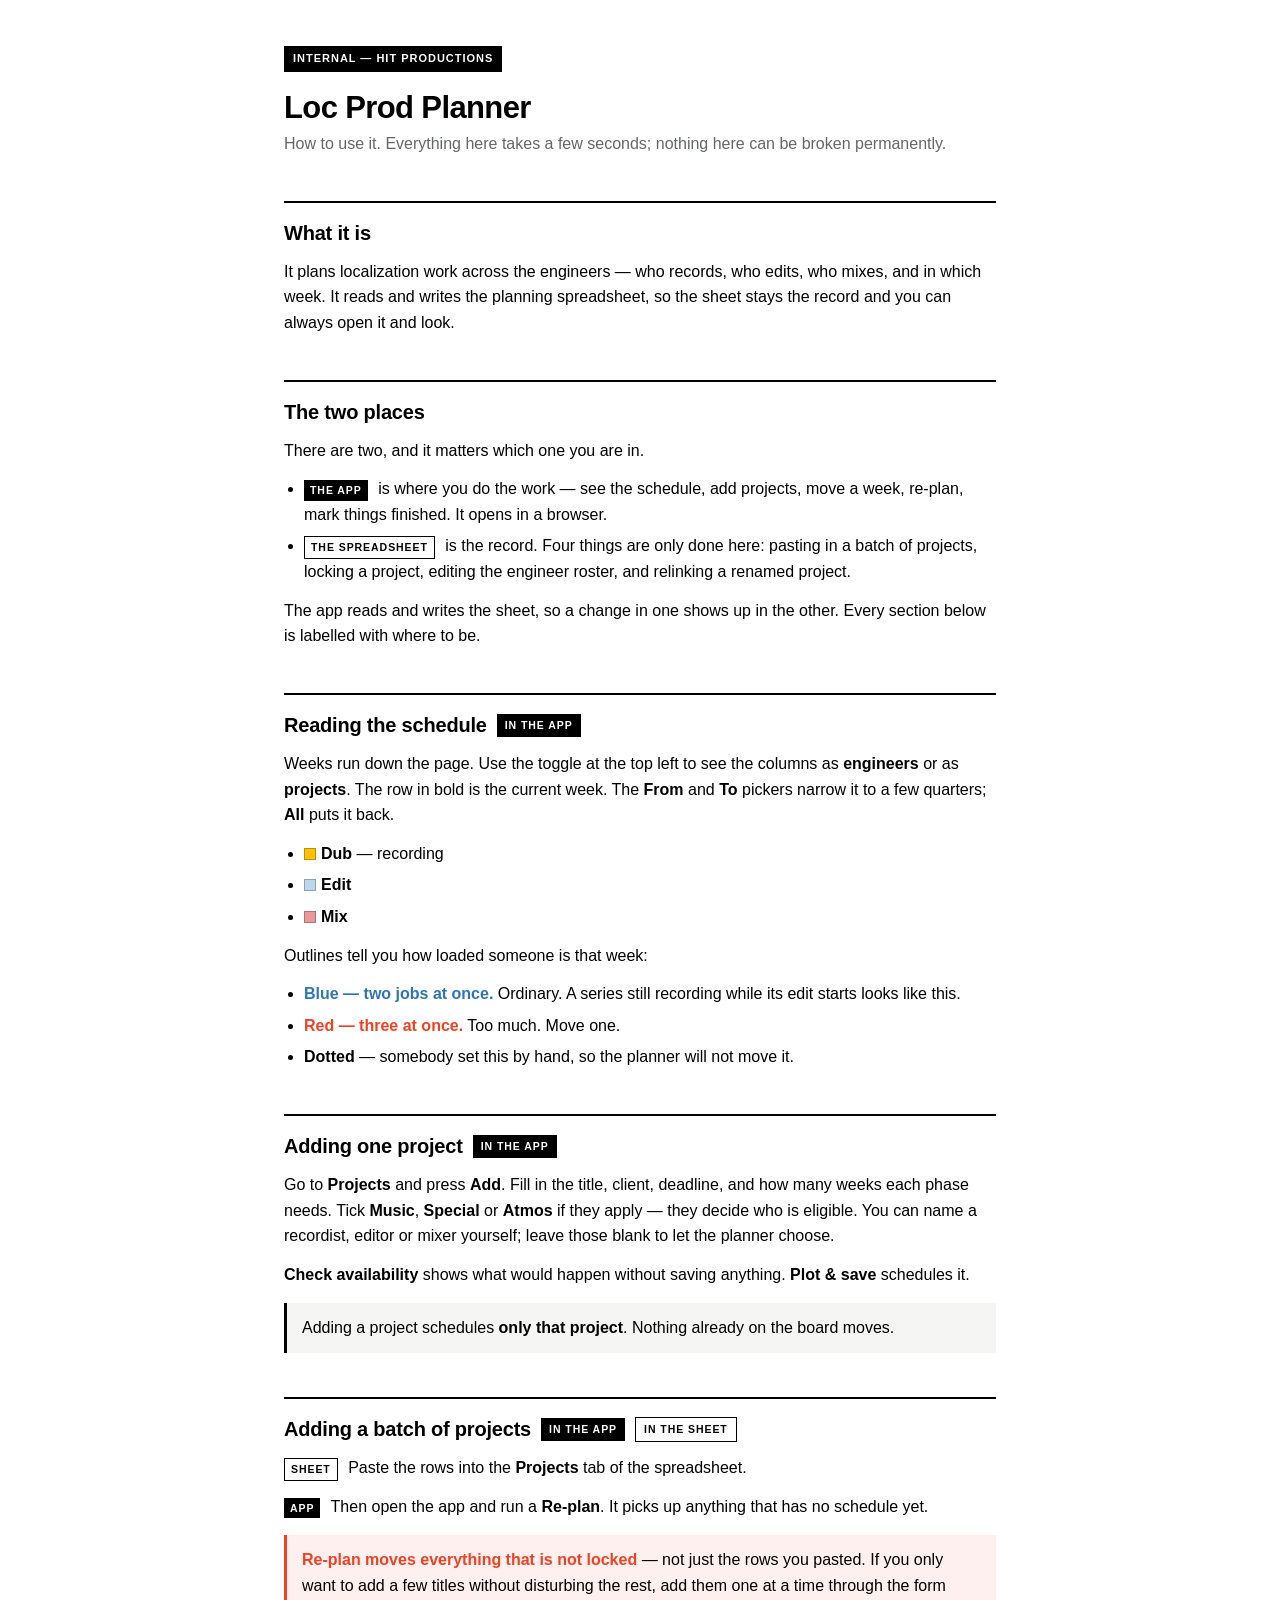
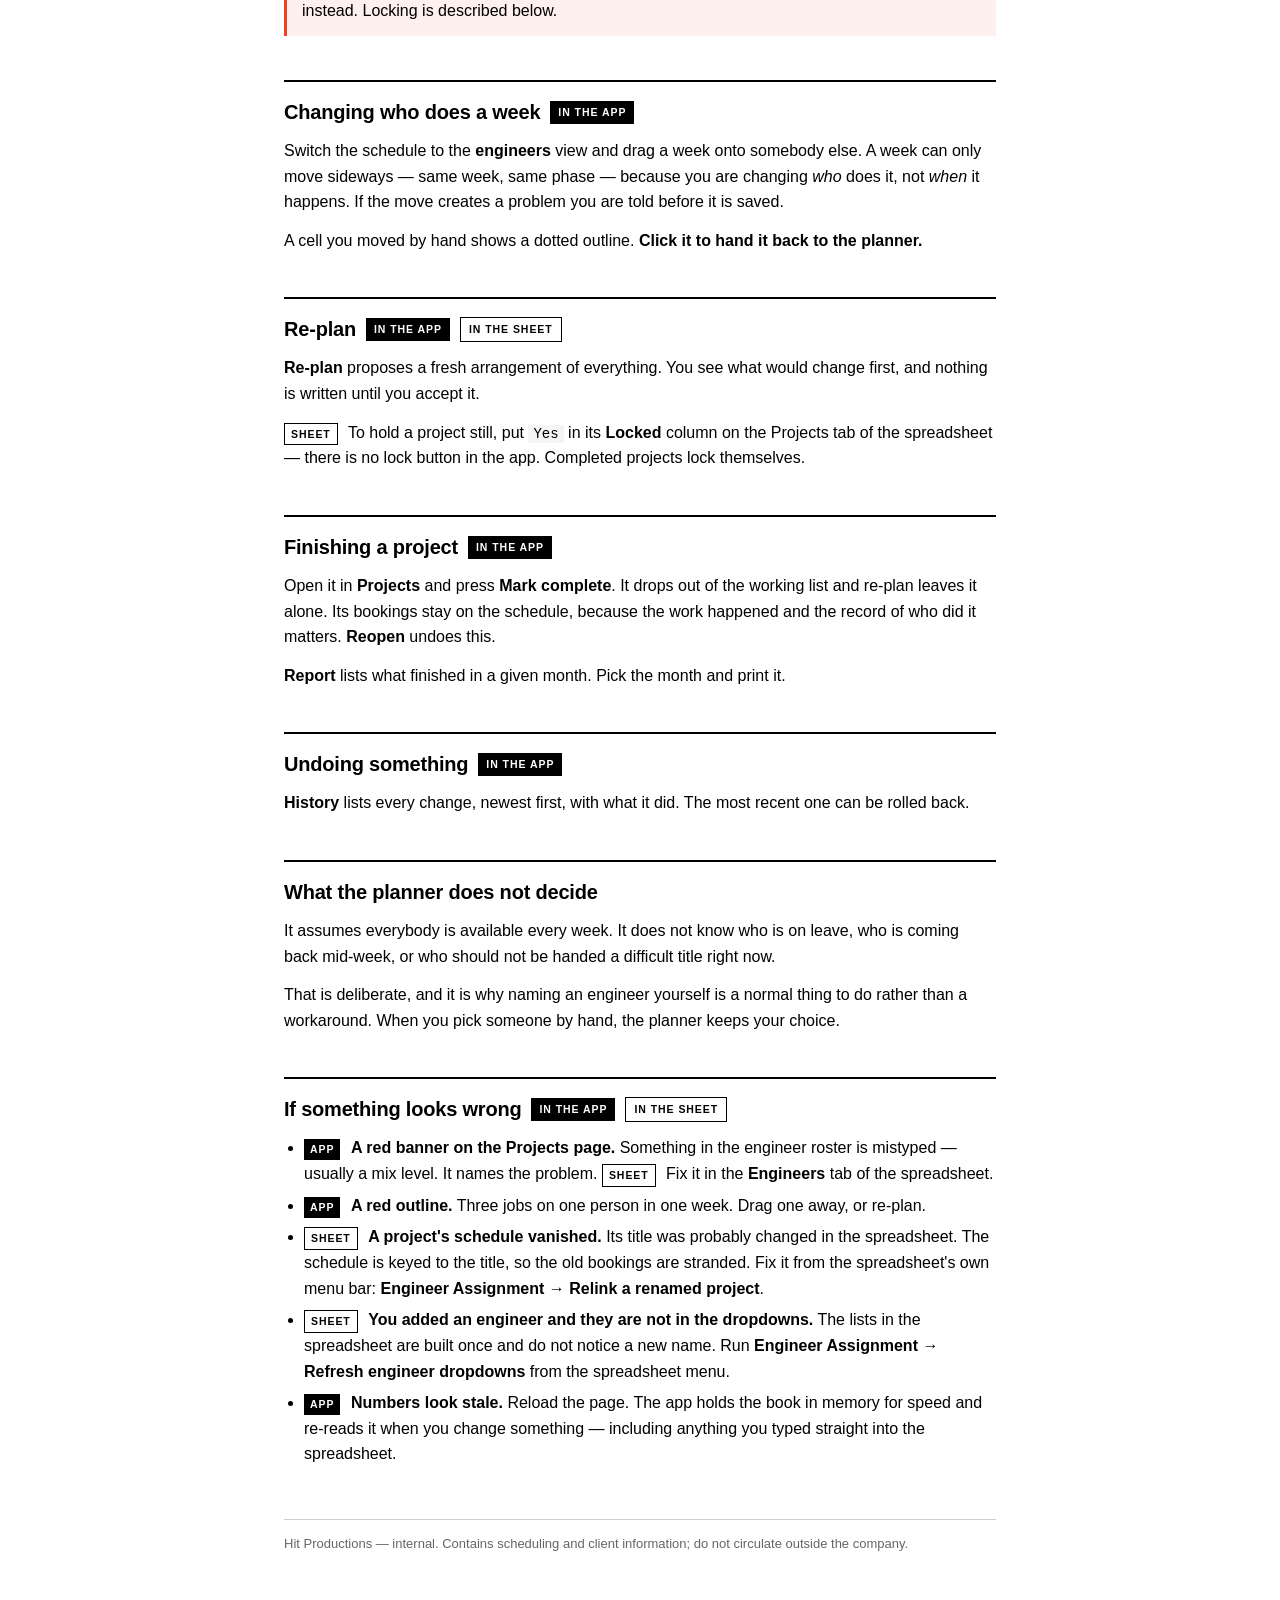
==== commit dcad9563: "Say where each instruction happens: the app or the spreadsheet Tara: the doc slid between the two wi" ====
--- a/loc_prod_planner_howto.html
+++ b/loc_prod_planner_howto.html
@@ -27,6 +27,14 @@
   b{font-weight:700}
   .sw{display:inline-block;width:12px;height:12px;vertical-align:-1px;margin-right:5px;
     border:1px solid rgba(0,0,0,.25)}
+  .where{display:inline-block;font-size:10.5px;font-weight:700;text-transform:uppercase;
+    letter-spacing:.09em;padding:3px 8px;vertical-align:3px;margin-left:10px}
+  .where.app{background:var(--black);color:#fff}
+  .where.sheet{background:#fff;color:var(--black);border:1.5px solid var(--black)}
+  .inl{display:inline-block;font-size:10.5px;font-weight:700;text-transform:uppercase;
+    letter-spacing:.09em;padding:2px 6px;margin-right:6px}
+  .inl.app{background:var(--black);color:#fff}
+  .inl.sheet{background:#fff;color:var(--black);border:1.5px solid var(--black)}
   .note{border-left:3px solid var(--black);background:var(--soft);padding:12px 15px;margin:16px 0}
   .warn{border-left:3px solid var(--red);background:#FDF0EE;padding:12px 15px;margin:16px 0}
   .warn b{color:var(--red)}
@@ -53,7 +61,19 @@
 and in which week. It reads and writes the planning spreadsheet, so the sheet stays the
 record and you can always open it and look.</p>
 
-<h2>Reading the schedule</h2>
+<h2>The two places</h2>
+<p>There are two, and it matters which one you are in.</p>
+<ul>
+  <li><span class="inl app">The app</span> is where you do the work — see the schedule,
+      add projects, move a week, re-plan, mark things finished. It opens in a browser.</li>
+  <li><span class="inl sheet">The spreadsheet</span> is the record. Four things are only
+      done here: pasting in a batch of projects, locking a project, editing the engineer
+      roster, and relinking a renamed project.</li>
+</ul>
+<p>The app reads and writes the sheet, so a change in one shows up in the other. Every
+section below is labelled with where to be.</p>
+
+<h2>Reading the schedule<span class="where app">In the app</span></h2>
 <p>Weeks run down the page. Use the toggle at the top left to see the columns as
 <b>engineers</b> or as <b>projects</b>. The row in bold is the current week. The
 <b>From</b> and <b>To</b> pickers narrow it to a few quarters; <b>All</b> puts it back.</p>
@@ -70,7 +90,7 @@
   <li><b>Dotted</b> — somebody set this by hand, so the planner will not move it.</li>
 </ul>
 
-<h2>Adding one project</h2>
+<h2>Adding one project<span class="where app">In the app</span></h2>
 <p>Go to <b>Projects</b> and press <b>Add</b>. Fill in the title, client, deadline, and how
 many weeks each phase needs. Tick <b>Music</b>, <b>Special</b> or <b>Atmos</b> if they
 apply — they decide who is eligible. You can name a recordist, editor or mixer yourself;
@@ -81,16 +101,17 @@
   Adding a project schedules <b>only that project</b>. Nothing already on the board moves.
 </div>
 
-<h2>Adding a batch of projects</h2>
-<p>Paste the rows into the <b>Projects</b> tab of the spreadsheet, then open the app and
-run a <b>Re-plan</b>. It picks up anything that has no schedule yet.</p>
+<h2>Adding a batch of projects<span class="where app">In the app</span><span class="where sheet">In the sheet</span></h2>
+<p><span class="inl sheet">Sheet</span> Paste the rows into the <b>Projects</b> tab of the spreadsheet.</p>
+<p><span class="inl app">App</span> Then open the app and run a <b>Re-plan</b>. It picks up anything that has no
+schedule yet.</p>
 <div class="warn">
   <b>Re-plan moves everything that is not locked</b> — not just the rows you pasted. If
   you only want to add a few titles without disturbing the rest, add them one at a time
   through the form instead. Locking is described below.
 </div>
 
-<h2>Changing who does a week</h2>
+<h2>Changing who does a week<span class="where app">In the app</span></h2>
 <p>Switch the schedule to the <b>engineers</b> view and drag a week onto somebody else.
 A week can only move sideways — same week, same phase — because you are changing
 <em>who</em> does it, not <em>when</em> it happens. If the move creates a problem you are
@@ -98,19 +119,20 @@
 <p>A cell you moved by hand shows a dotted outline. <b>Click it to hand it back to the
 planner.</b></p>
 
-<h2>Re-plan</h2>
+<h2>Re-plan<span class="where app">In the app</span><span class="where sheet">In the sheet</span></h2>
 <p><b>Re-plan</b> proposes a fresh arrangement of everything. You see what would change
 first, and nothing is written until you accept it.</p>
-<p>To hold a project still, put <code>Yes</code> in its <b>Locked</b> column on the Projects
-tab. Completed projects lock themselves.</p>
+<p><span class="inl sheet">Sheet</span> To hold a project still, put <code>Yes</code> in its <b>Locked</b> column on the
+Projects tab of the spreadsheet — there is no lock button in the app. Completed projects
+lock themselves.</p>
 
-<h2>Finishing a project</h2>
+<h2>Finishing a project<span class="where app">In the app</span></h2>
 <p>Open it in <b>Projects</b> and press <b>Mark complete</b>. It drops out of the working
 list and re-plan leaves it alone. Its bookings stay on the schedule, because the work
 happened and the record of who did it matters. <b>Reopen</b> undoes this.</p>
 <p><b>Report</b> lists what finished in a given month. Pick the month and print it.</p>
 
-<h2>Undoing something</h2>
+<h2>Undoing something<span class="where app">In the app</span></h2>
 <p><b>History</b> lists every change, newest first, with what it did. The most recent one
 can be rolled back.</p>
 
@@ -120,17 +142,24 @@
 <p>That is deliberate, and it is why naming an engineer yourself is a normal thing to do
 rather than a workaround. When you pick someone by hand, the planner keeps your choice.</p>
 
-<h2>If something looks wrong</h2>
+<h2>If something looks wrong<span class="where app">In the app</span><span class="where sheet">In the sheet</span></h2>
 <ul>
-  <li><b>A red banner on Projects.</b> Something in the engineer roster is mistyped —
-      usually a mix level. It names the problem. Fix it in the Engineers tab.</li>
-  <li><b>A red outline.</b> Three jobs on one person in one week. Drag one away, or
+  <li><span class="inl app">App</span> <b>A red banner on the Projects page.</b> Something in the engineer roster is
+      mistyped — usually a mix level. It names the problem. <span class="inl sheet">Sheet</span> Fix it in the
+      <b>Engineers</b> tab of the spreadsheet.</li>
+  <li><span class="inl app">App</span> <b>A red outline.</b> Three jobs on one person in one week. Drag one away, or
       re-plan.</li>
-  <li><b>A project's schedule vanished.</b> Its title was probably changed in the sheet.
-      The schedule is keyed to the title, so the old bookings are stranded. Use
-      <b>Engineer Assignment → Relink a renamed project</b> in the spreadsheet menu.</li>
-  <li><b>Numbers look stale.</b> Reload the page. The app holds the book in memory for
-      speed and re-reads it when you change something.</li>
+  <li><span class="inl sheet">Sheet</span> <b>A project's schedule vanished.</b> Its title was probably changed in the
+      spreadsheet. The schedule is keyed to the title, so the old bookings are stranded.
+      Fix it from the spreadsheet's own menu bar:
+      <b>Engineer Assignment → Relink a renamed project</b>.</li>
+  <li><span class="inl sheet">Sheet</span> <b>You added an engineer and they are not in the dropdowns.</b> The lists in
+      the spreadsheet are built once and do not notice a new name. Run
+      <b>Engineer Assignment → Refresh engineer dropdowns</b> from the spreadsheet
+      menu.</li>
+  <li><span class="inl app">App</span> <b>Numbers look stale.</b> Reload the page. The app holds the book in memory
+      for speed and re-reads it when you change something — including anything you
+      typed straight into the spreadsheet.</li>
 </ul>
 
 <div class="foot">
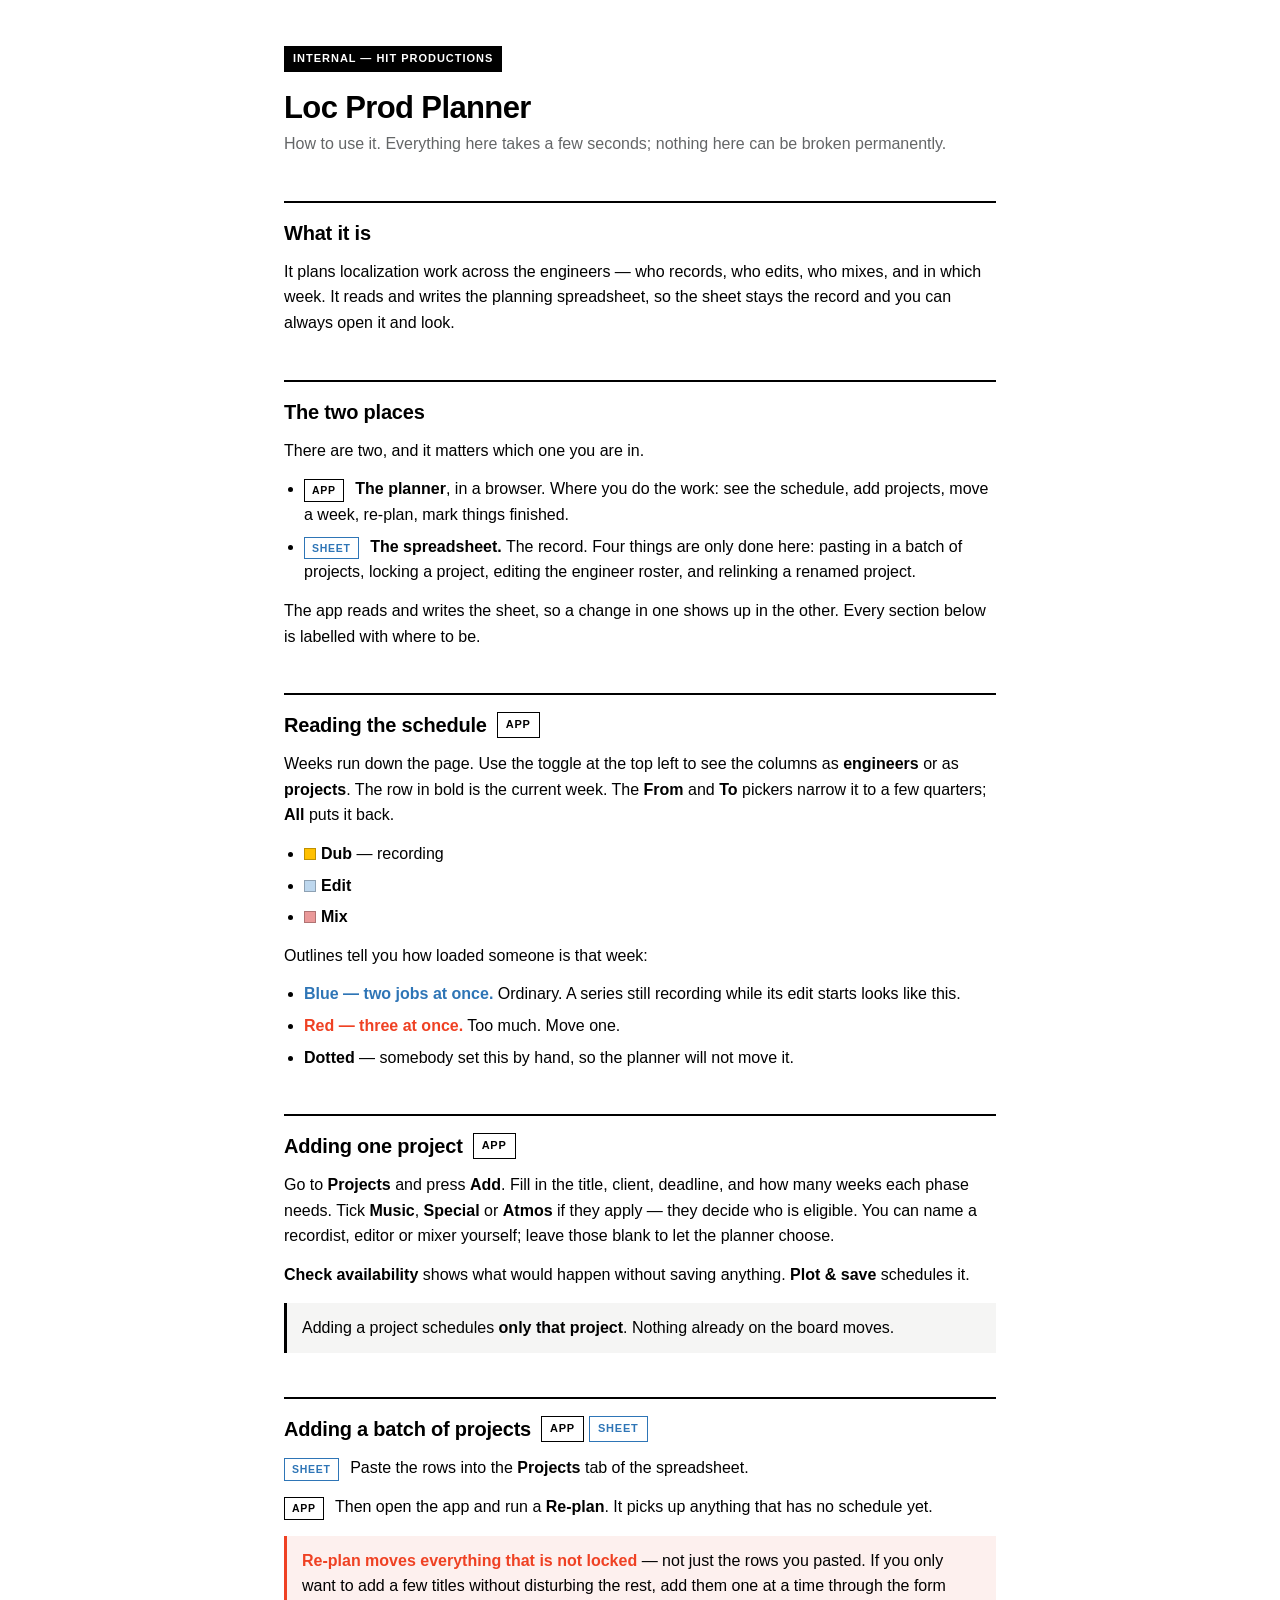
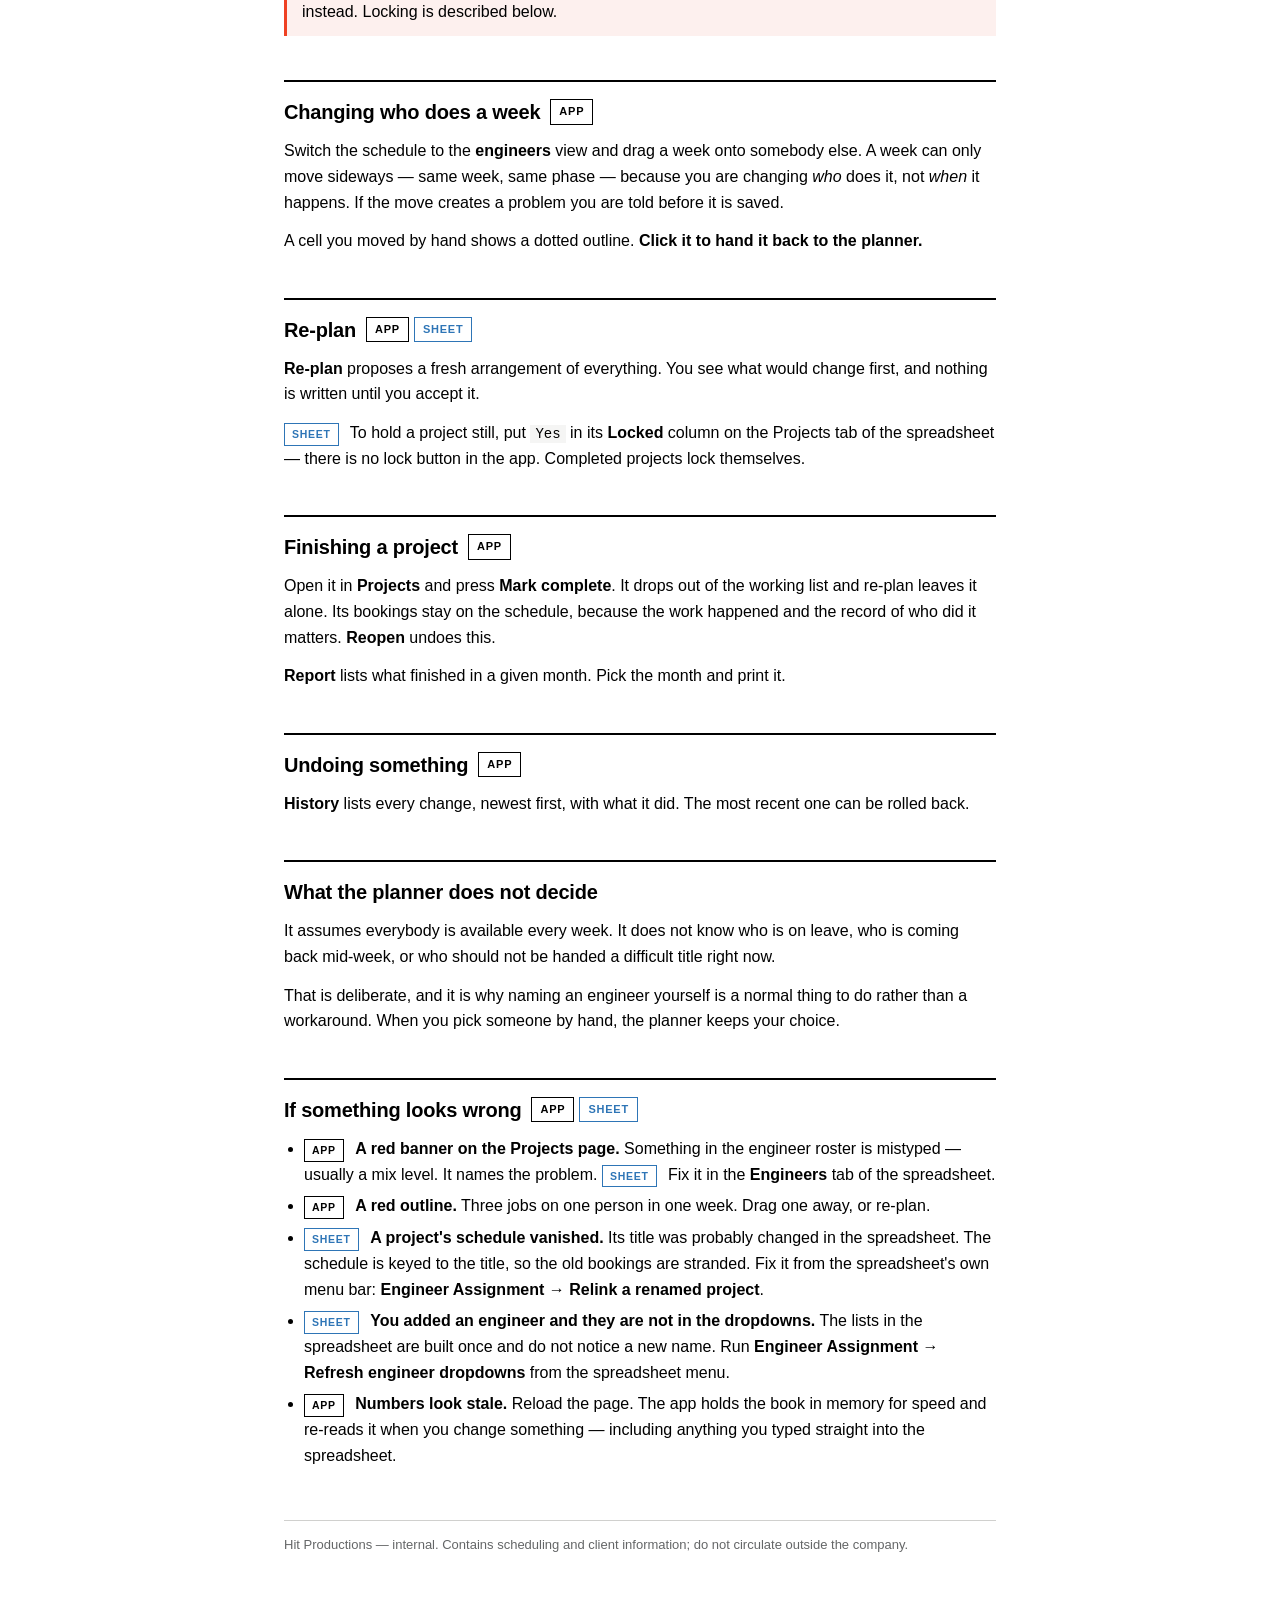
==== commit e90ff3a6: "Style the app/sheet labels like the app's overlap chips Filled black vs outlined read as one thing e" ====
--- a/loc_prod_planner_howto.html
+++ b/loc_prod_planner_howto.html
@@ -27,14 +27,20 @@
   b{font-weight:700}
   .sw{display:inline-block;width:12px;height:12px;vertical-align:-1px;margin-right:5px;
     border:1px solid rgba(0,0,0,.25)}
-  .where{display:inline-block;font-size:10.5px;font-weight:700;text-transform:uppercase;
-    letter-spacing:.09em;padding:3px 8px;vertical-align:3px;margin-left:10px}
-  .where.app{background:var(--black);color:#fff}
-  .where.sheet{background:#fff;color:var(--black);border:1.5px solid var(--black)}
-  .inl{display:inline-block;font-size:10.5px;font-weight:700;text-transform:uppercase;
-    letter-spacing:.09em;padding:2px 6px;margin-right:6px}
-  .inl.app{background:var(--black);color:#fff}
-  .inl.sheet{background:#fff;color:var(--black);border:1.5px solid var(--black)}
+  /* Same convention as the overlap chips in the app header: thin outline, colour in
+     the border and the text, nothing filled. Two colours so app and sheet read as two
+     categories at a glance rather than as one thing emphasised. */
+  .where{display:inline-block;border:1px solid;padding:3px 8px;font-size:11px;
+    font-weight:700;text-transform:uppercase;letter-spacing:.07em;
+    vertical-align:4px;margin-left:10px;white-space:nowrap}
+  .where.app{border-color:var(--black);color:var(--black)}
+  .where.sheet{border-color:var(--blue);color:var(--blue)}
+  .where + .where{margin-left:5px}
+  .inl{display:inline-block;border:1px solid;padding:2px 7px;font-size:10.5px;
+    font-weight:700;text-transform:uppercase;letter-spacing:.07em;margin-right:7px;
+    white-space:nowrap}
+  .inl.app{border-color:var(--black);color:var(--black)}
+  .inl.sheet{border-color:var(--blue);color:var(--blue)}
   .note{border-left:3px solid var(--black);background:var(--soft);padding:12px 15px;margin:16px 0}
   .warn{border-left:3px solid var(--red);background:#FDF0EE;padding:12px 15px;margin:16px 0}
   .warn b{color:var(--red)}
@@ -64,16 +70,16 @@
 <h2>The two places</h2>
 <p>There are two, and it matters which one you are in.</p>
 <ul>
-  <li><span class="inl app">The app</span> is where you do the work — see the schedule,
-      add projects, move a week, re-plan, mark things finished. It opens in a browser.</li>
-  <li><span class="inl sheet">The spreadsheet</span> is the record. Four things are only
-      done here: pasting in a batch of projects, locking a project, editing the engineer
-      roster, and relinking a renamed project.</li>
+  <li><span class="inl app">App</span> <b>The planner</b>, in a browser. Where you do the
+      work: see the schedule, add projects, move a week, re-plan, mark things finished.</li>
+  <li><span class="inl sheet">Sheet</span> <b>The spreadsheet.</b> The record. Four things
+      are only done here: pasting in a batch of projects, locking a project, editing the
+      engineer roster, and relinking a renamed project.</li>
 </ul>
 <p>The app reads and writes the sheet, so a change in one shows up in the other. Every
 section below is labelled with where to be.</p>
 
-<h2>Reading the schedule<span class="where app">In the app</span></h2>
+<h2>Reading the schedule<span class="where app">App</span></h2>
 <p>Weeks run down the page. Use the toggle at the top left to see the columns as
 <b>engineers</b> or as <b>projects</b>. The row in bold is the current week. The
 <b>From</b> and <b>To</b> pickers narrow it to a few quarters; <b>All</b> puts it back.</p>
@@ -90,7 +96,7 @@
   <li><b>Dotted</b> — somebody set this by hand, so the planner will not move it.</li>
 </ul>
 
-<h2>Adding one project<span class="where app">In the app</span></h2>
+<h2>Adding one project<span class="where app">App</span></h2>
 <p>Go to <b>Projects</b> and press <b>Add</b>. Fill in the title, client, deadline, and how
 many weeks each phase needs. Tick <b>Music</b>, <b>Special</b> or <b>Atmos</b> if they
 apply — they decide who is eligible. You can name a recordist, editor or mixer yourself;
@@ -101,7 +107,7 @@
   Adding a project schedules <b>only that project</b>. Nothing already on the board moves.
 </div>
 
-<h2>Adding a batch of projects<span class="where app">In the app</span><span class="where sheet">In the sheet</span></h2>
+<h2>Adding a batch of projects<span class="where app">App</span><span class="where sheet">Sheet</span></h2>
 <p><span class="inl sheet">Sheet</span> Paste the rows into the <b>Projects</b> tab of the spreadsheet.</p>
 <p><span class="inl app">App</span> Then open the app and run a <b>Re-plan</b>. It picks up anything that has no
 schedule yet.</p>
@@ -111,7 +117,7 @@
   through the form instead. Locking is described below.
 </div>
 
-<h2>Changing who does a week<span class="where app">In the app</span></h2>
+<h2>Changing who does a week<span class="where app">App</span></h2>
 <p>Switch the schedule to the <b>engineers</b> view and drag a week onto somebody else.
 A week can only move sideways — same week, same phase — because you are changing
 <em>who</em> does it, not <em>when</em> it happens. If the move creates a problem you are
@@ -119,20 +125,20 @@
 <p>A cell you moved by hand shows a dotted outline. <b>Click it to hand it back to the
 planner.</b></p>
 
-<h2>Re-plan<span class="where app">In the app</span><span class="where sheet">In the sheet</span></h2>
+<h2>Re-plan<span class="where app">App</span><span class="where sheet">Sheet</span></h2>
 <p><b>Re-plan</b> proposes a fresh arrangement of everything. You see what would change
 first, and nothing is written until you accept it.</p>
 <p><span class="inl sheet">Sheet</span> To hold a project still, put <code>Yes</code> in its <b>Locked</b> column on the
 Projects tab of the spreadsheet — there is no lock button in the app. Completed projects
 lock themselves.</p>
 
-<h2>Finishing a project<span class="where app">In the app</span></h2>
+<h2>Finishing a project<span class="where app">App</span></h2>
 <p>Open it in <b>Projects</b> and press <b>Mark complete</b>. It drops out of the working
 list and re-plan leaves it alone. Its bookings stay on the schedule, because the work
 happened and the record of who did it matters. <b>Reopen</b> undoes this.</p>
 <p><b>Report</b> lists what finished in a given month. Pick the month and print it.</p>
 
-<h2>Undoing something<span class="where app">In the app</span></h2>
+<h2>Undoing something<span class="where app">App</span></h2>
 <p><b>History</b> lists every change, newest first, with what it did. The most recent one
 can be rolled back.</p>
 
@@ -142,7 +148,7 @@
 <p>That is deliberate, and it is why naming an engineer yourself is a normal thing to do
 rather than a workaround. When you pick someone by hand, the planner keeps your choice.</p>
 
-<h2>If something looks wrong<span class="where app">In the app</span><span class="where sheet">In the sheet</span></h2>
+<h2>If something looks wrong<span class="where app">App</span><span class="where sheet">Sheet</span></h2>
 <ul>
   <li><span class="inl app">App</span> <b>A red banner on the Projects page.</b> Something in the engineer roster is
       mistyped — usually a mix level. It names the problem. <span class="inl sheet">Sheet</span> Fix it in the
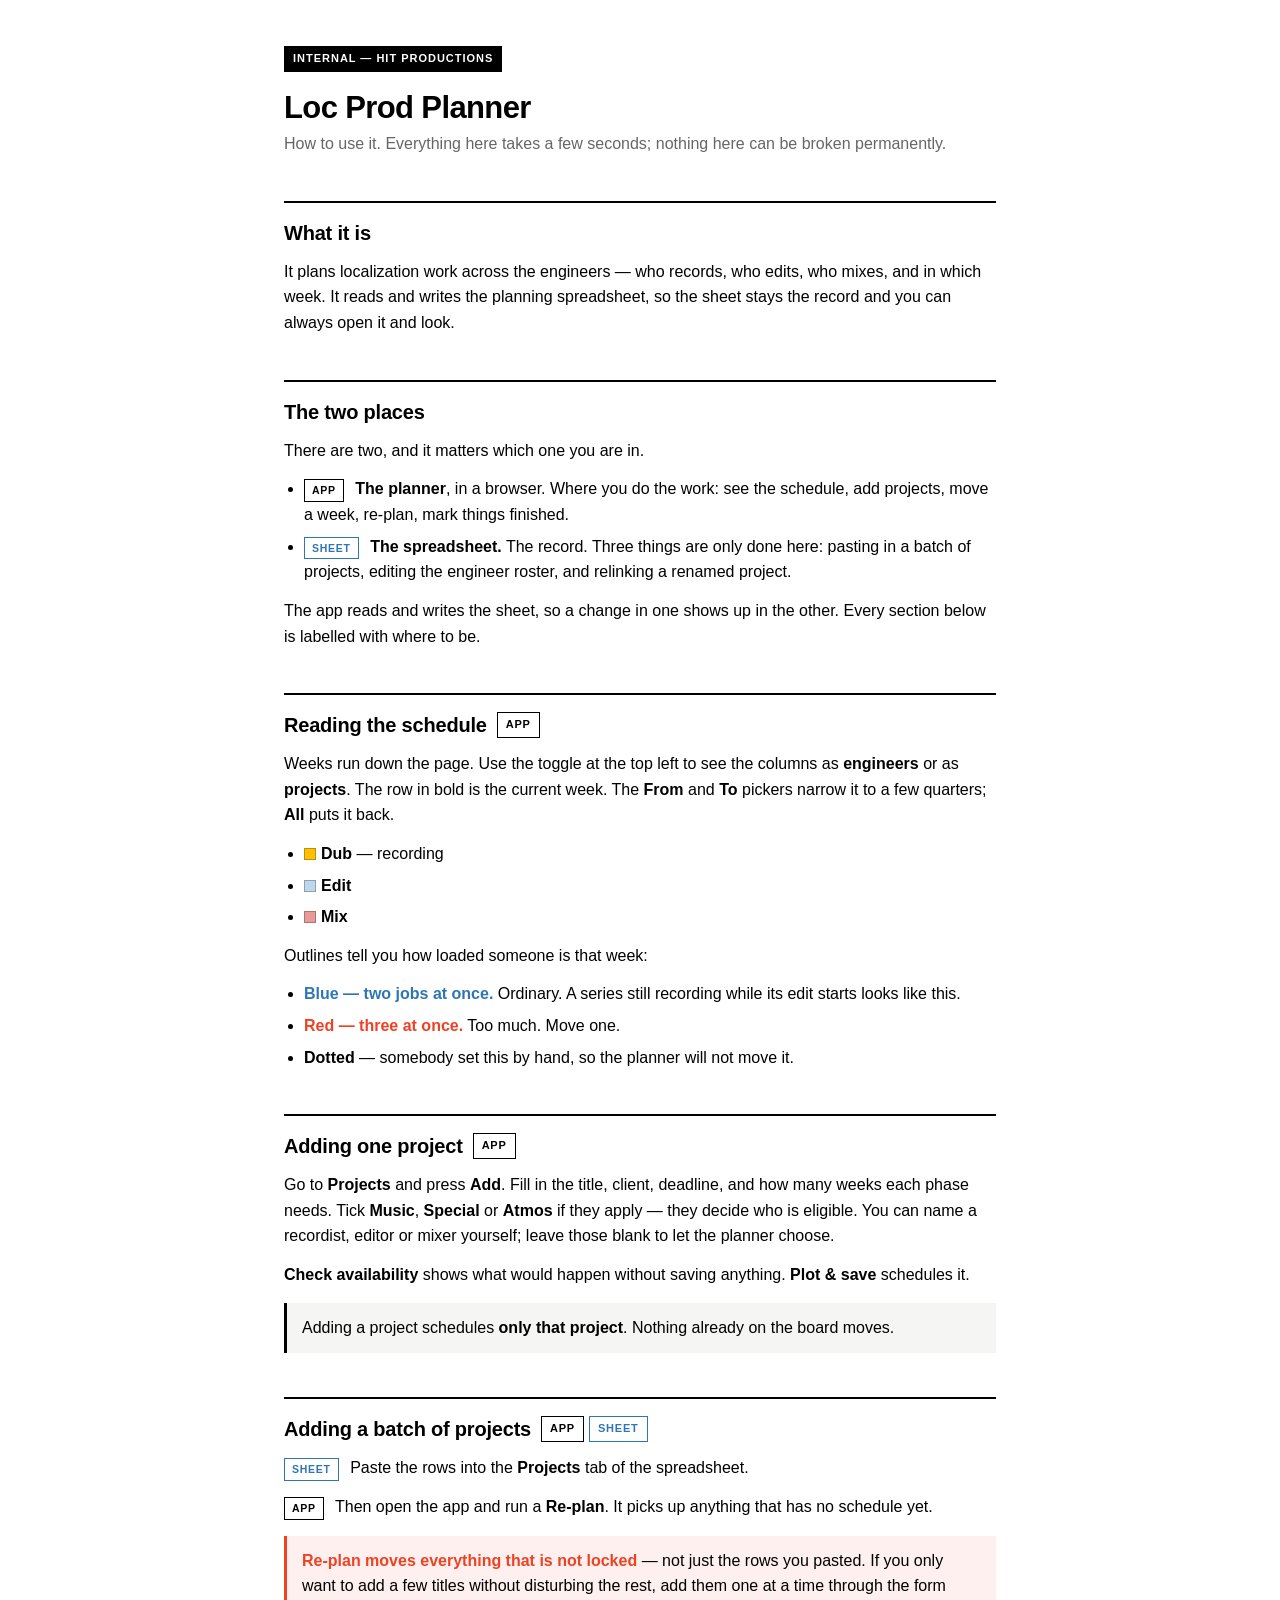
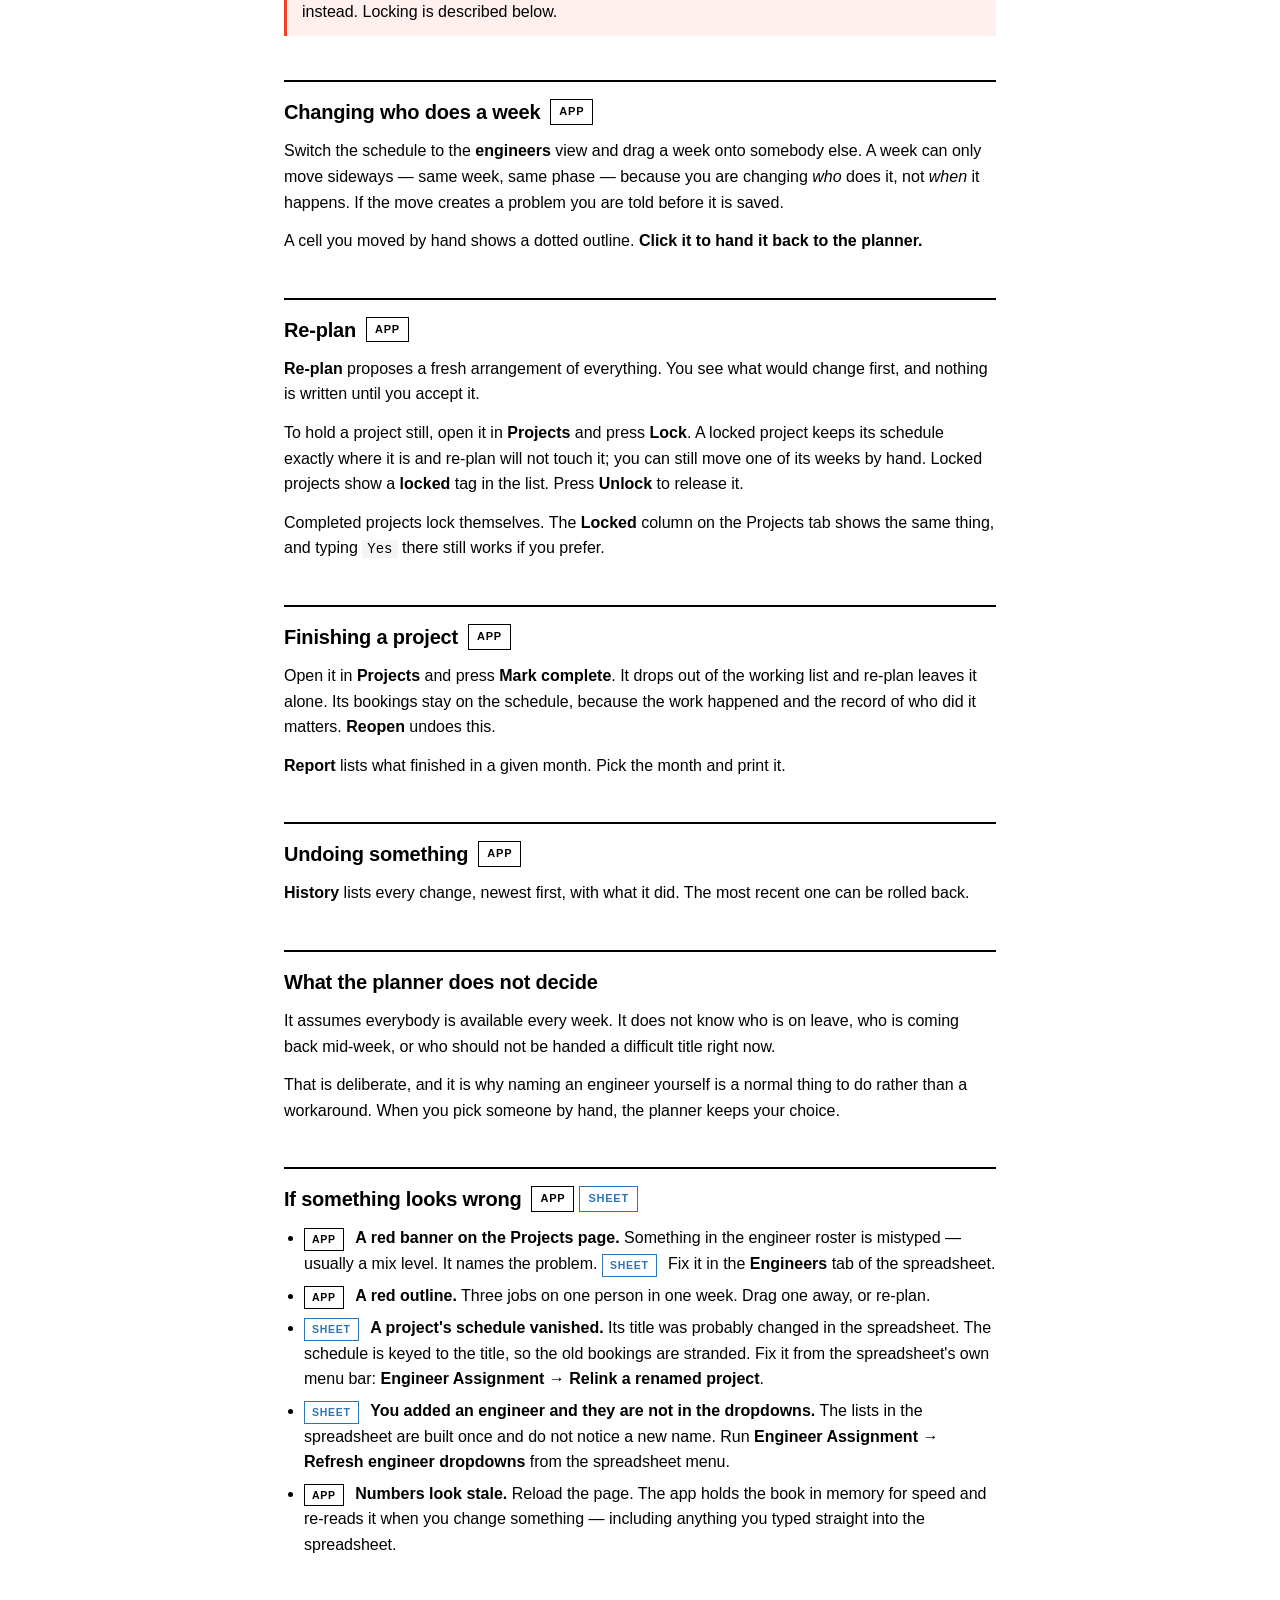
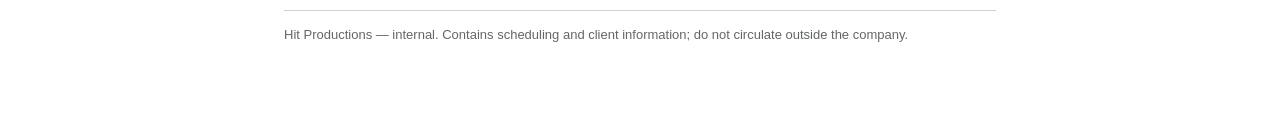
==== commit bf382cc4: "Restore the project lock, which the rewrite dropped The Apps Script app had apiSetProjectLock. The n" ====
--- a/loc_prod_planner_howto.html
+++ b/loc_prod_planner_howto.html
@@ -72,9 +72,9 @@
 <ul>
   <li><span class="inl app">App</span> <b>The planner</b>, in a browser. Where you do the
       work: see the schedule, add projects, move a week, re-plan, mark things finished.</li>
-  <li><span class="inl sheet">Sheet</span> <b>The spreadsheet.</b> The record. Four things
-      are only done here: pasting in a batch of projects, locking a project, editing the
-      engineer roster, and relinking a renamed project.</li>
+  <li><span class="inl sheet">Sheet</span> <b>The spreadsheet.</b> The record. Three
+      things are only done here: pasting in a batch of projects, editing the engineer
+      roster, and relinking a renamed project.</li>
 </ul>
 <p>The app reads and writes the sheet, so a change in one shows up in the other. Every
 section below is labelled with where to be.</p>
@@ -125,12 +125,15 @@
 <p>A cell you moved by hand shows a dotted outline. <b>Click it to hand it back to the
 planner.</b></p>
 
-<h2>Re-plan<span class="where app">App</span><span class="where sheet">Sheet</span></h2>
+<h2>Re-plan<span class="where app">App</span></h2>
 <p><b>Re-plan</b> proposes a fresh arrangement of everything. You see what would change
 first, and nothing is written until you accept it.</p>
-<p><span class="inl sheet">Sheet</span> To hold a project still, put <code>Yes</code> in its <b>Locked</b> column on the
-Projects tab of the spreadsheet — there is no lock button in the app. Completed projects
-lock themselves.</p>
+<p>To hold a project still, open it in <b>Projects</b> and press <b>Lock</b>. A locked
+project keeps its schedule exactly where it is and re-plan will not touch it; you can
+still move one of its weeks by hand. Locked projects show a <b>locked</b> tag in the
+list. Press <b>Unlock</b> to release it.</p>
+<p>Completed projects lock themselves. The <b>Locked</b> column on the Projects tab shows
+the same thing, and typing <code>Yes</code> there still works if you prefer.</p>
 
 <h2>Finishing a project<span class="where app">App</span></h2>
 <p>Open it in <b>Projects</b> and press <b>Mark complete</b>. It drops out of the working
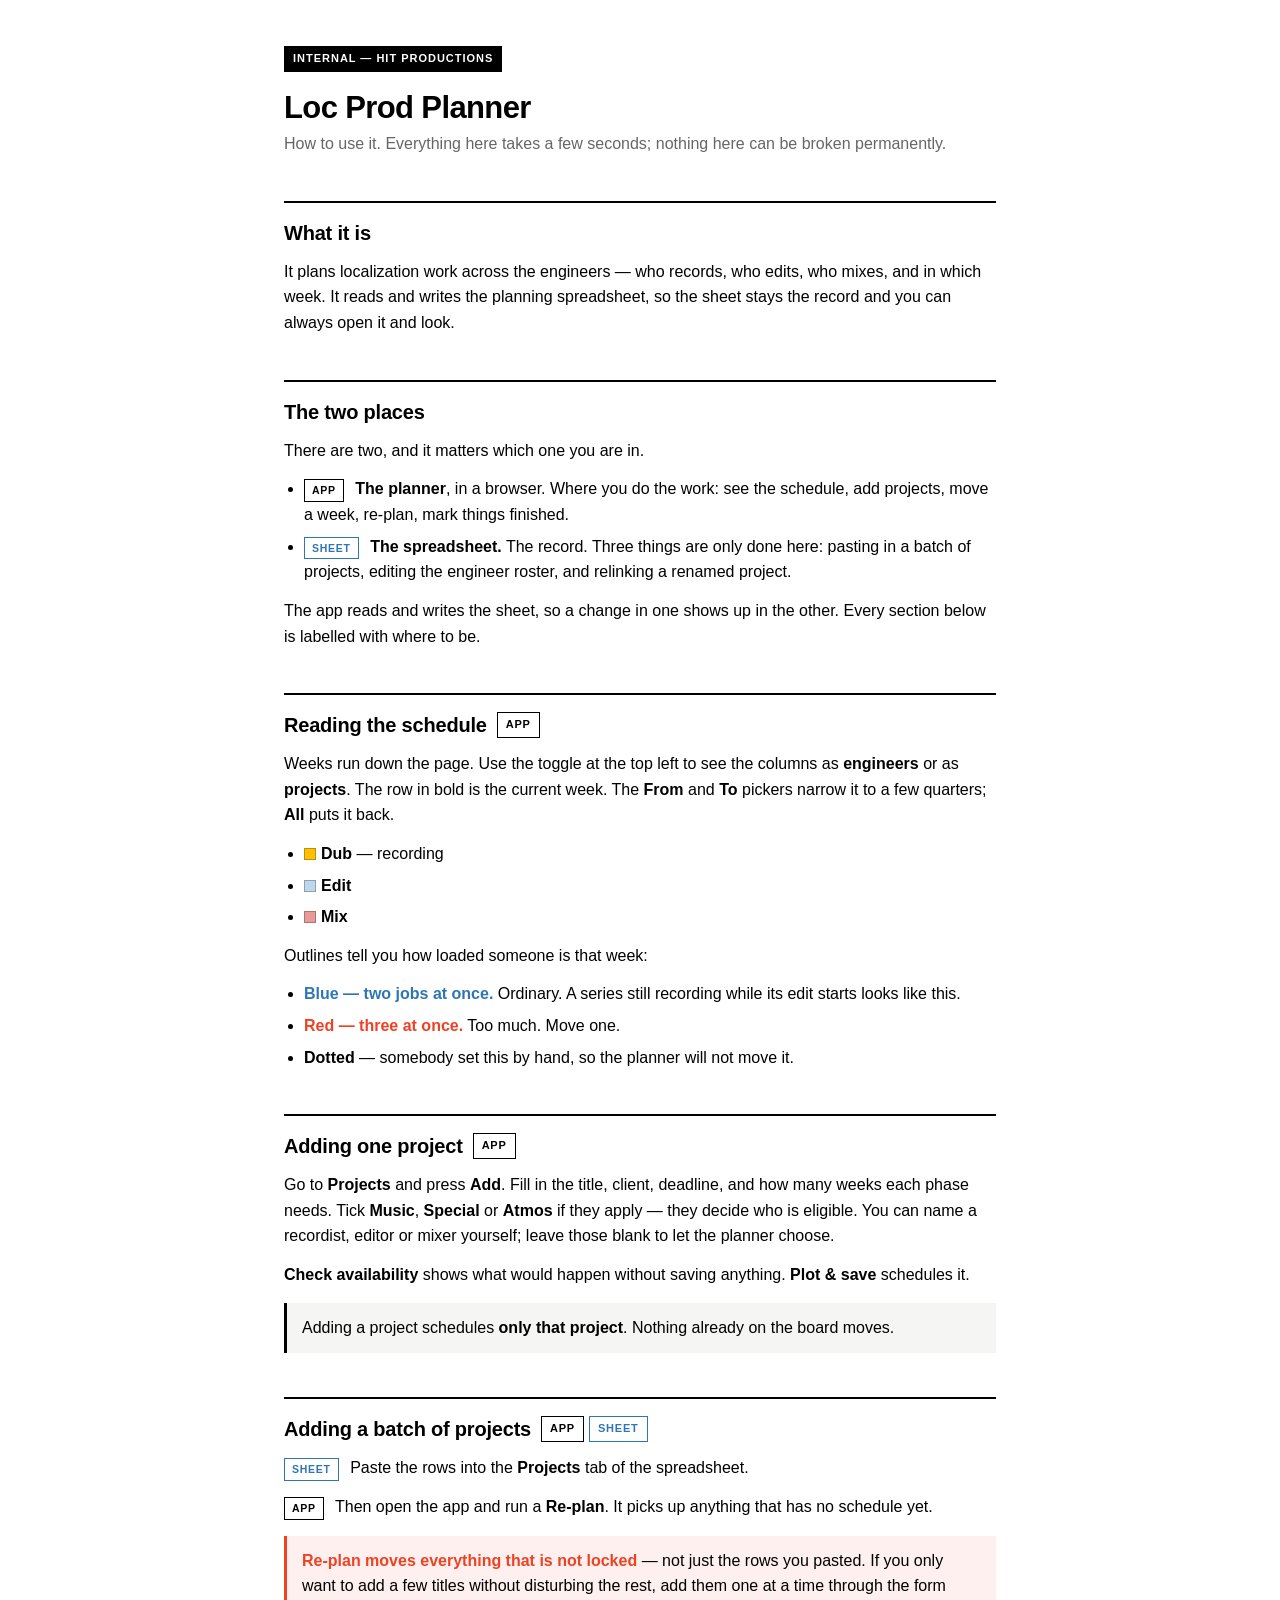
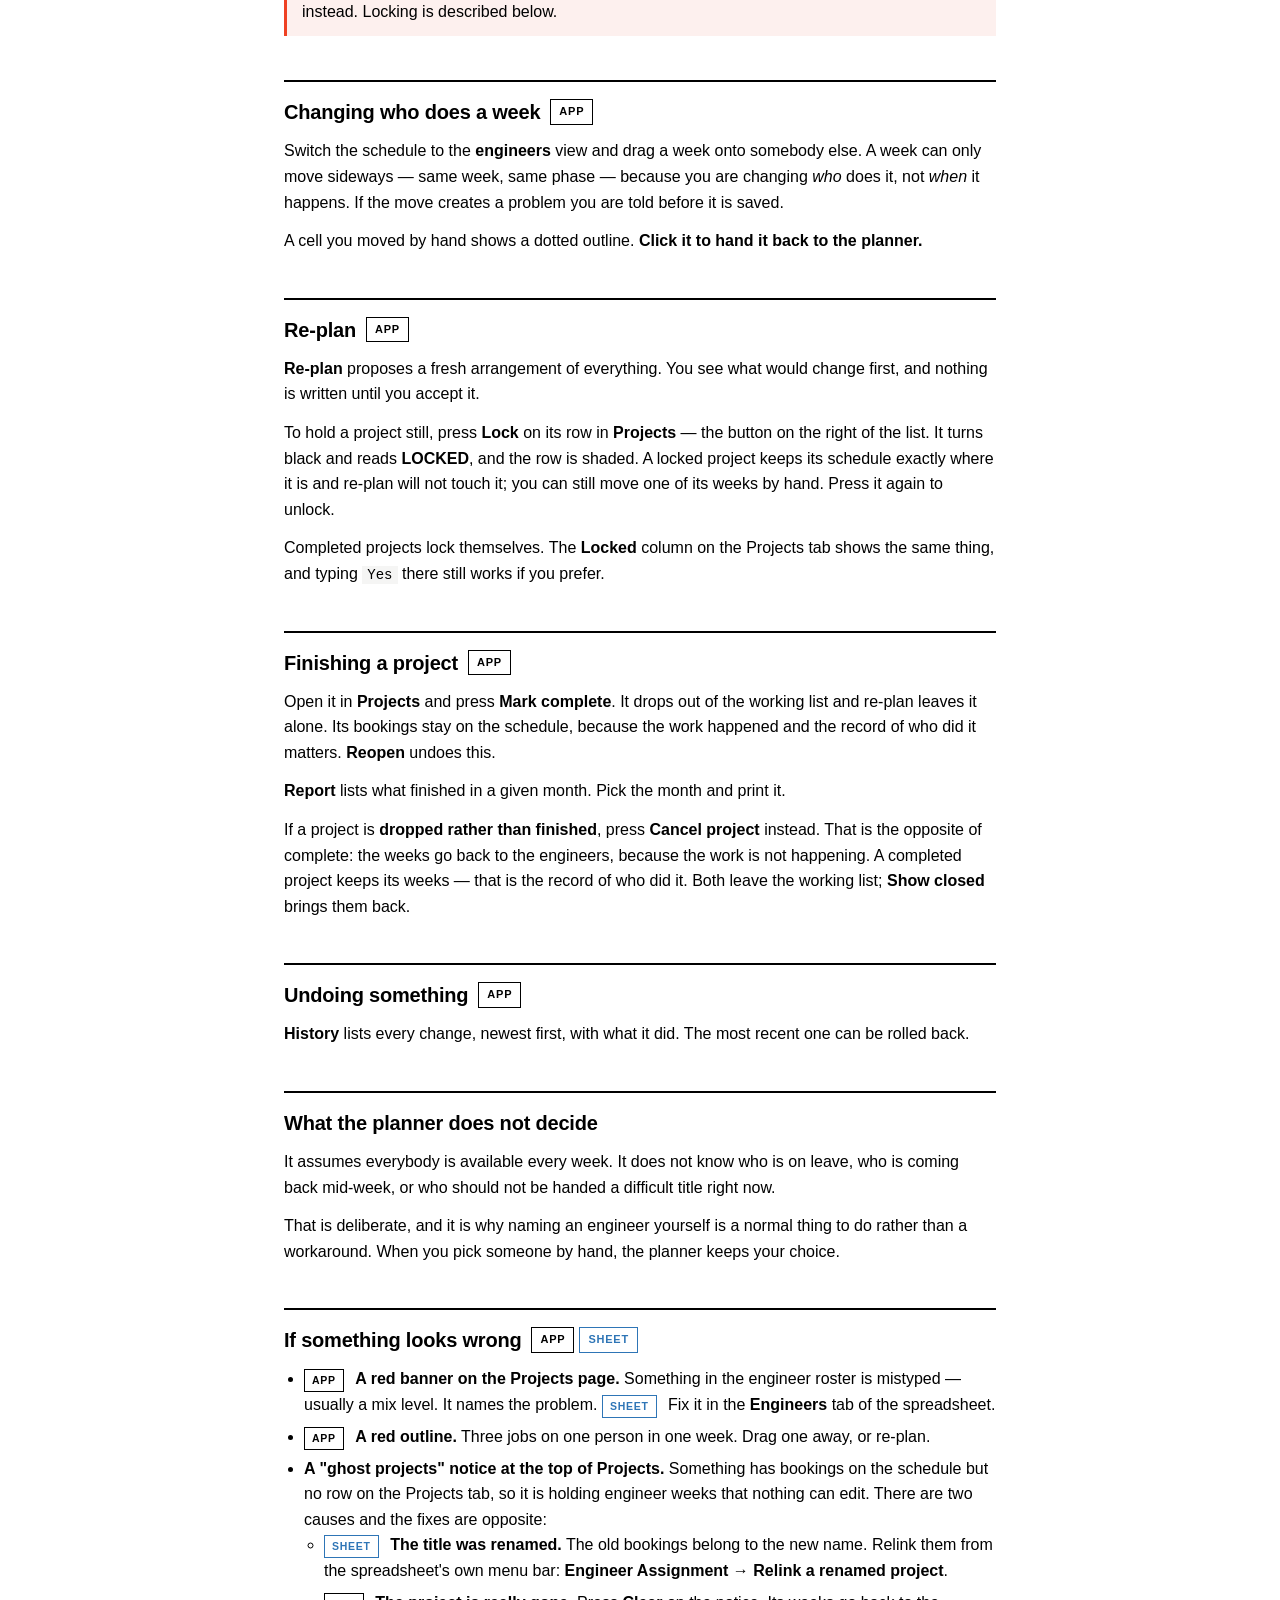
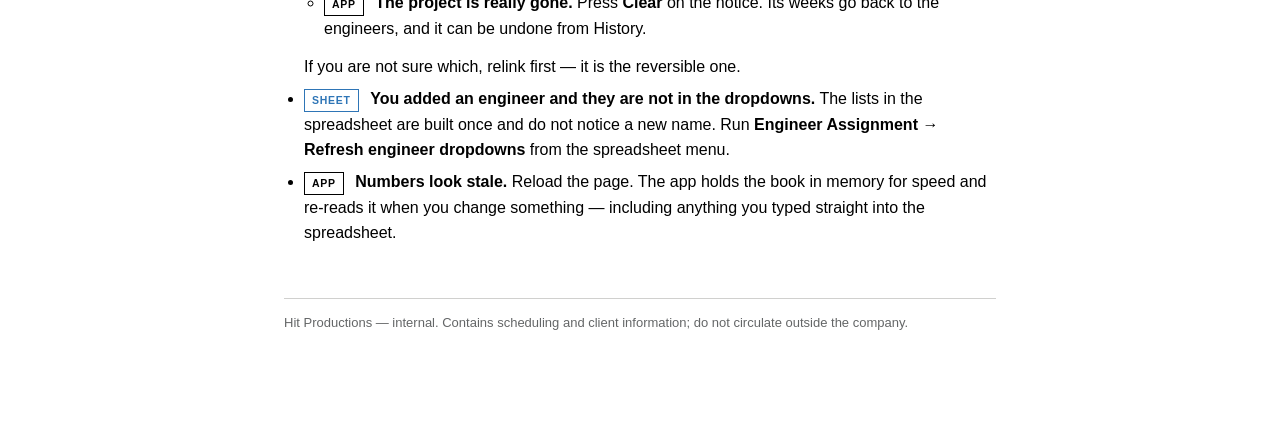
==== commit 498f6ac6: "Bring back Clear ghost projects, which had no home anywhere A project deleted from the Projects tab " ====
--- a/loc_prod_planner_howto.html
+++ b/loc_prod_planner_howto.html
@@ -128,10 +128,10 @@
 <h2>Re-plan<span class="where app">App</span></h2>
 <p><b>Re-plan</b> proposes a fresh arrangement of everything. You see what would change
 first, and nothing is written until you accept it.</p>
-<p>To hold a project still, open it in <b>Projects</b> and press <b>Lock</b>. A locked
-project keeps its schedule exactly where it is and re-plan will not touch it; you can
-still move one of its weeks by hand. Locked projects show a <b>locked</b> tag in the
-list. Press <b>Unlock</b> to release it.</p>
+<p>To hold a project still, press <b>Lock</b> on its row in <b>Projects</b> — the
+button on the right of the list. It turns black and reads <b>LOCKED</b>, and the row is
+shaded. A locked project keeps its schedule exactly where it is and re-plan will not
+touch it; you can still move one of its weeks by hand. Press it again to unlock.</p>
 <p>Completed projects lock themselves. The <b>Locked</b> column on the Projects tab shows
 the same thing, and typing <code>Yes</code> there still works if you prefer.</p>
 
@@ -140,6 +140,10 @@
 list and re-plan leaves it alone. Its bookings stay on the schedule, because the work
 happened and the record of who did it matters. <b>Reopen</b> undoes this.</p>
 <p><b>Report</b> lists what finished in a given month. Pick the month and print it.</p>
+<p>If a project is <b>dropped rather than finished</b>, press <b>Cancel project</b>
+instead. That is the opposite of complete: the weeks go back to the engineers, because
+the work is not happening. A completed project keeps its weeks — that is the record of
+who did it. Both leave the working list; <b>Show closed</b> brings them back.</p>
 
 <h2>Undoing something<span class="where app">App</span></h2>
 <p><b>History</b> lists every change, newest first, with what it did. The most recent one
@@ -158,10 +162,18 @@
       <b>Engineers</b> tab of the spreadsheet.</li>
   <li><span class="inl app">App</span> <b>A red outline.</b> Three jobs on one person in one week. Drag one away, or
       re-plan.</li>
-  <li><span class="inl sheet">Sheet</span> <b>A project's schedule vanished.</b> Its title was probably changed in the
-      spreadsheet. The schedule is keyed to the title, so the old bookings are stranded.
-      Fix it from the spreadsheet's own menu bar:
-      <b>Engineer Assignment → Relink a renamed project</b>.</li>
+  <li><b>A "ghost projects" notice at the top of Projects.</b> Something has bookings on
+      the schedule but no row on the Projects tab, so it is holding engineer weeks that
+      nothing can edit. There are two causes and the fixes are opposite:
+      <ul>
+        <li><span class="inl sheet">Sheet</span> <b>The title was renamed.</b> The old
+            bookings belong to the new name. Relink them from the spreadsheet's own menu
+            bar: <b>Engineer Assignment → Relink a renamed project</b>.</li>
+        <li><span class="inl app">App</span> <b>The project is really gone.</b> Press
+            <b>Clear</b> on the notice. Its weeks go back to the engineers, and it can be
+            undone from History.</li>
+      </ul>
+      If you are not sure which, relink first — it is the reversible one.</li>
   <li><span class="inl sheet">Sheet</span> <b>You added an engineer and they are not in the dropdowns.</b> The lists in
       the spreadsheet are built once and do not notice a new name. Run
       <b>Engineer Assignment → Refresh engineer dropdowns</b> from the spreadsheet
